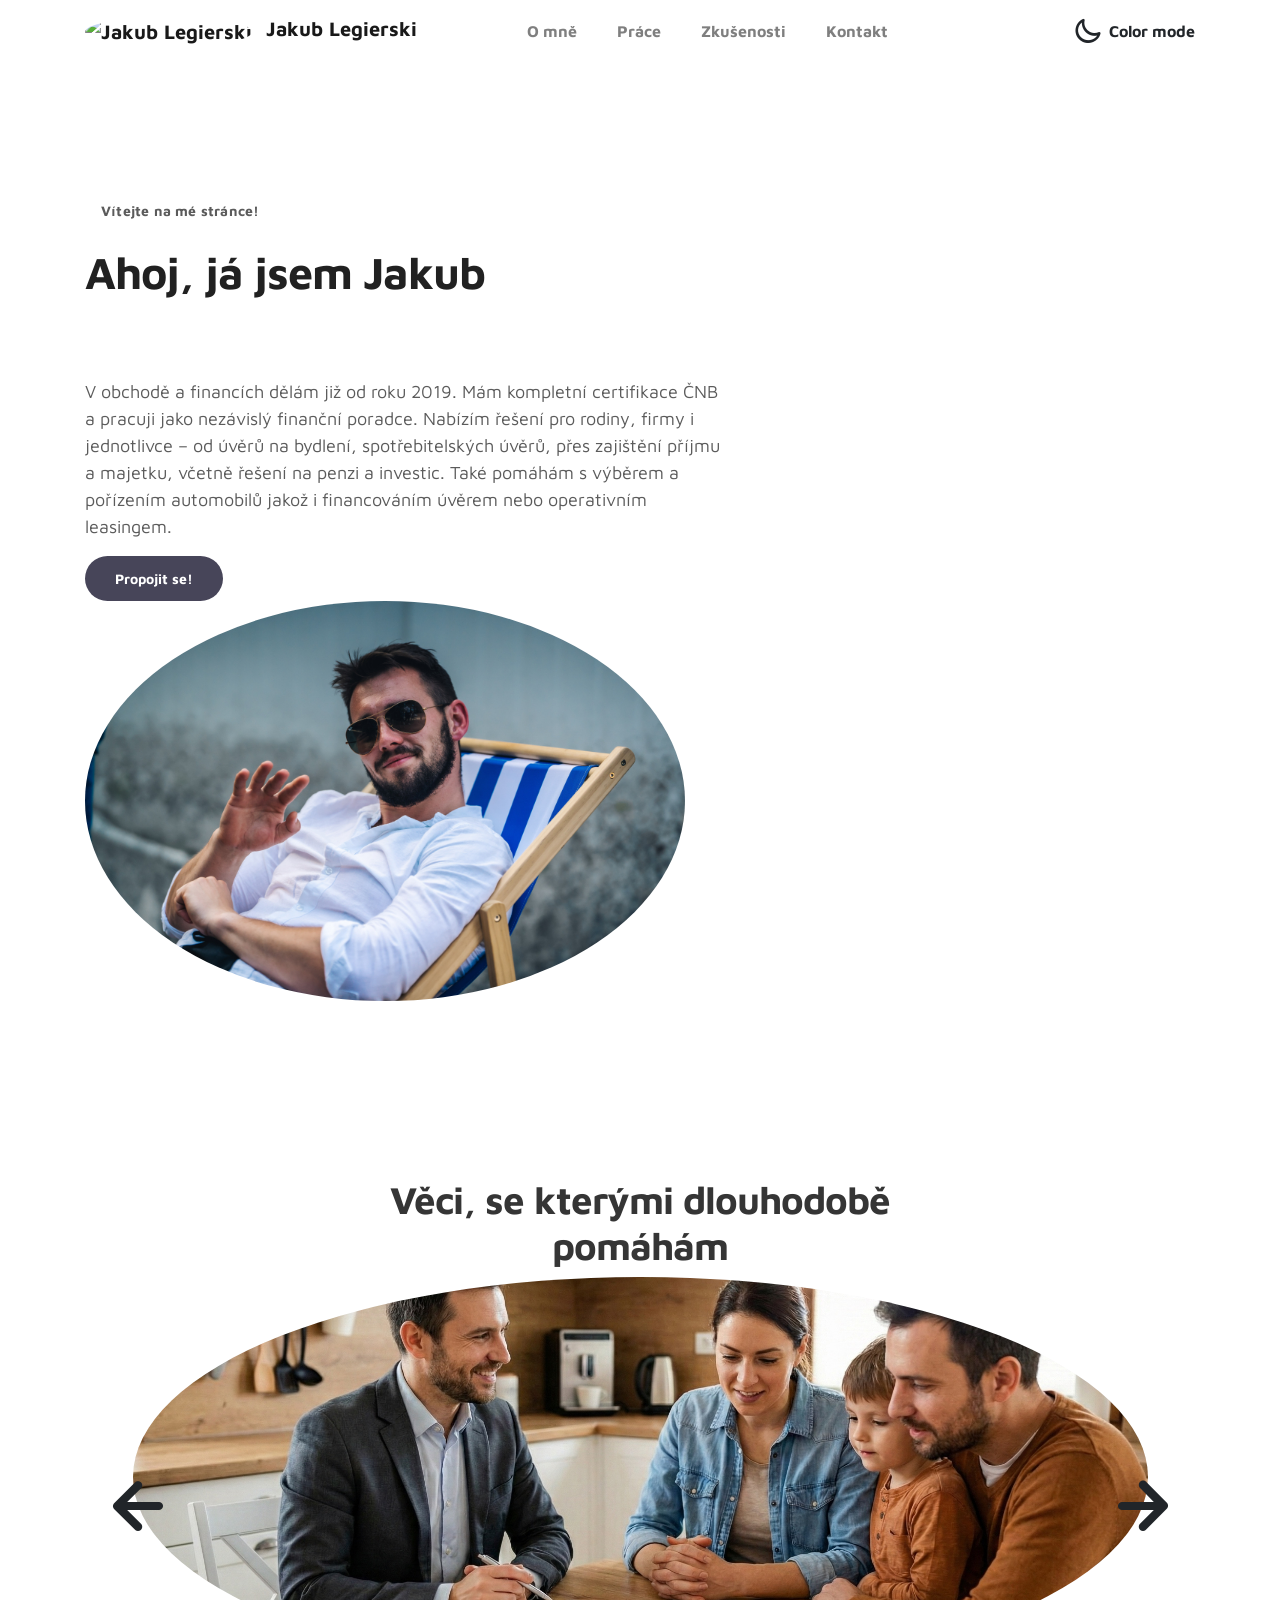
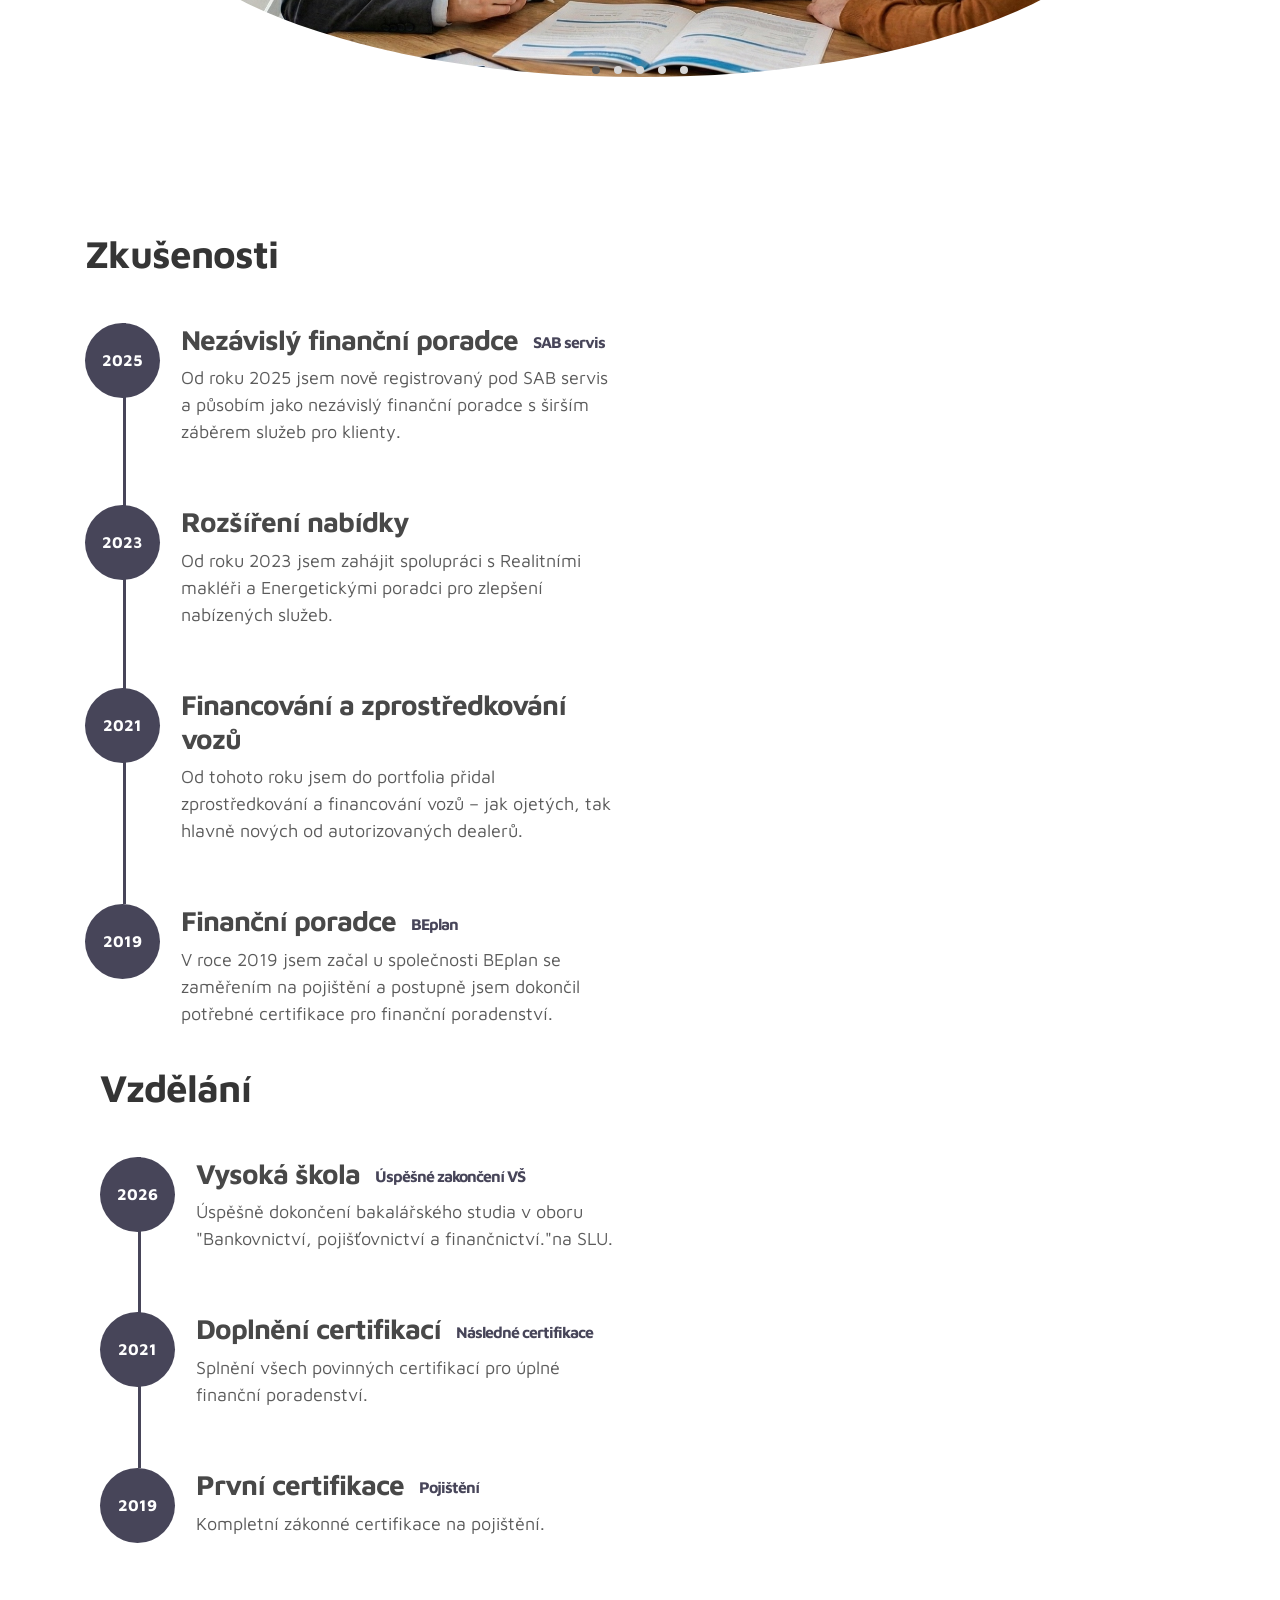
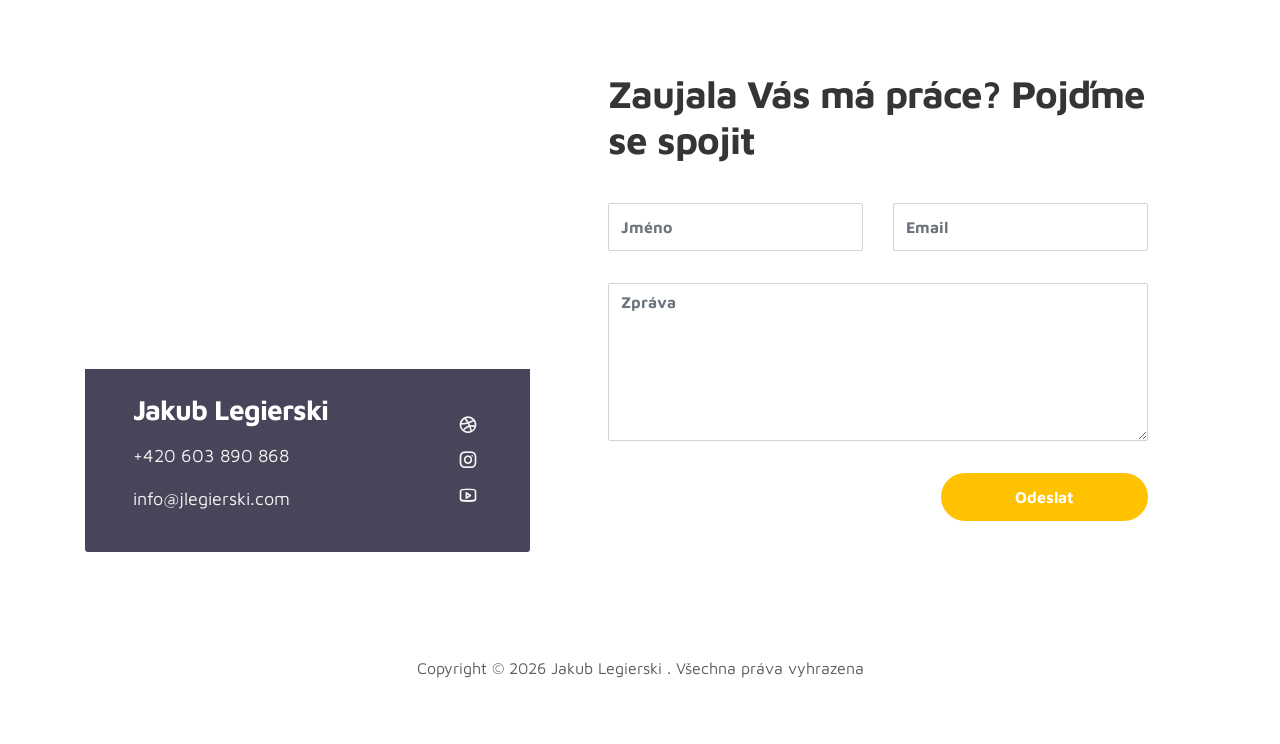
==== index.html @ ecff6531 "Fix HTML encoding issues in index.html" ====
<!doctype html>
<html lang="en">
  <head>
    <meta charset="utf-8">
    <meta name="viewport" content="width=device-width, initial-scale=1, shrink-to-fit=no">
    <meta name="description" content="">
    <meta name="author" content="">

    <title> Jakub Legierski - Finanční specialista</title>

    <link href="css/bootstrap.min.css" rel="stylesheet">
    <link href="css/unicons.css" rel="stylesheet">
    <link href="css/owl.carousel.min.css" rel="stylesheet">
    <link href="css/owl.theme.default.min.css" rel="stylesheet">

    <!-- MAIN STYLE -->
    <link rel="stylesheet" href="css/tooplate-style.css">
    
<!--

Tooplate 2115 Marvel

https://www.tooplate.com/view/2115-marvel

-->
  </head>
  <body>

    <!-- MENU -->
    <nav class="navbar navbar-expand-sm navbar-light">
        <div class="container">
            <a class="navbar-brand" href="index.html">
  		<img src="images/jakub-foto-malé.png" alt="Jakub Legierski" style="width:30px; height:30px; border-radius:50%; margin-right:8px;">
  Jakub Legierski
</a>

            <button class="navbar-toggler" type="button" data-toggle="collapse" data-target="#navbarNav" aria-controls="navbarNav" aria-expanded="false"
                aria-label="Toggle navigation">
                <span class="navbar-toggler-icon"></span>
                <span class="navbar-toggler-icon"></span>
                <span class="navbar-toggler-icon"></span>
            </button>

            <div class="collapse navbar-collapse" id="navbarNav">
                <ul class="navbar-nav mx-auto">
                    <li class="nav-item">
                        <a href="#about" class="nav-link"><span data-hover="About">O mně</span></a>
                    </li>
                    <li class="nav-item">
                        <a href="#project" class="nav-link"><span data-hover="Projects">Práce</span></a>
                    </li>
                    <li class="nav-item">
                        <a href="#resume" class="nav-link"><span data-hover="Resume">Zkušenosti</span></a>
                    </li>
                    <li class="nav-item">
                        <a href="#contact" class="nav-link"><span data-hover="Contact">Kontakt</span></a>
                    </li>
                </ul>

                <ul class="navbar-nav ml-lg-auto">
                    <div class="ml-lg-4">
                      <div class="color-mode d-lg-flex justify-content-center align-items-center">
                        <i class="color-mode-icon"></i>
                        Color mode
                      </div>
                    </div>
                </ul>
            </div>
        </div>
    </nav>

    <!-- ABOUT -->
    <section class="about full-screen d-lg-flex justify-content-center align-items-center" id="about">
        <div class="container">
            <div class="row">
                
                <div class="col-lg-7 col-md-12 col-12 d-flex align-items-center">
                    <div class="about-text">
                        <small class="small-text">Vítejte <span class="mobile-block">na mé stránce!</span></small>
                        <h1 class="animated animated-text">
                            <span class="mr-2">Ahoj, já jsem Jakub</span>
                                <div class="animated-info">
                                    <span class="animated-item">Finančí specialista</span>
                                    <span class="animated-item">Investiční poradce</span>
                                    <span class="animated-item">Automobilový nadšenec</span>
                                </div>
                        </h1>

                        <p>V obchodě a financích dělám již od roku 2019. Mám kompletní certifikace ČNB a pracuji jako nezávislý finanční poradce. Nabízím řešení pro rodiny, firmy i jednotlivce – od úvěrů na bydlení, spotřebitelských úvěrů, přes zajištění příjmu a majetku, včetně řešení na penzi a investic. Také pomáhám s výběrem a pořízením automobilů jakož i financováním úvěrem nebo operativním leasingem.</p>
                        
                      
                          <a href="#contact" class="btn custom-btn custom-btn-bg custom-btn-link">Propojit se!</a>
                        </div>
                    </div>
                </div>

                <div class="about-image">
  			<img src="images/jakup-foto.png" class="img-fluid rounded-circle" alt="Jakub Legierski" style="max-height:400px; object-fit:cover;">
			</div>
                </div>

            </div>
        </div>
    </section>

    <!-- PROJECTS -->
    <section class="project py-5" id="project">
        <div class="container">
                
                <div class="row">
                  <div class="col-lg-11 text-center mx-auto col-12">

                      <div class="col-lg-8 mx-auto">
                        <h2>Věci, se kterými dlouhodobě pomáhám</h2>
                      </div>

                      <div class="owl-carousel owl-theme">
                        <div class="item">
                          <div class="project-info">
                            <img src="images/project/revize.jpg" class="img-fluid rounded-circle" alt="project image" style="max-height:400px; object-fit:cover;">
                          </div>
                        </div>

                        <div class="item">
                          <div class="project-info">
                            <img src="images/project/hypo.jpg" class="img-fluid rounded-circle" alt="project image" style="max-height:400px; object-fit:cover;">
                          </div>
                        </div>

                        <div class="item">
                          <div class="project-info">
                            <img src="images/project/ivesti.jpg" class="img-fluid rounded-circle" alt="project image" style="max-height:400px; object-fit:cover;">
                          </div>
                        </div>

                        <div class="item">
                          <div class="project-info">
                            <img src="images/project/cars.jpg" class="img-fluid rounded-circle" alt="project image" style="max-height:400px; object-fit:cover;">
                          </div>
                        </div>

                        <div class="item">
                          <div class="project-info">
                            <img src="images/project/retire.jpg" class="img-fluid rounded-circle" alt="project image" style="max-height:400px; object-fit:cover;">
                          </div>
                        </div>
                      </div>

                  </div>
                </div>
        </div>
    </section>

    <!-- FEATURES -->
    <section class="resume py-5 d-lg-flex justify-content-center align-items-center" id="resume">
        <div class="container">
            <div class="row">

                <div class="col-lg-6 col-12">
                  <h2 class="mb-4">Zkušenosti</h2>

                  
                        <div class="timeline-wrapper">
                            <div class="timeline-yr">
                                <span>2025</span>
                            </div>
                            <div class="timeline-info">
                                <h3><span>Nezávislý finanční poradce</span><small>SAB servis</small></h3>
                                <p>Od roku 2025 jsem nově registrovaný pod SAB servis a působím jako nezávislý finanční poradce s širším záběrem služeb pro klienty.</p>
                            </div>
                        </div>

			<div class="timeline-wrapper">
                            <div class="timeline-yr">
                                <span>2023</span>
                            </div>
                            <div class="timeline-info">
                                <h3><span>Rozšíření nabídky</h3>
                                <p>Od roku 2023 jsem zahájit spolupráci s Realitními makléři a Energetickými poradci pro zlepšení nabízených služeb.</p>
                            </div>
                        </div>

                        <div class="timeline-wrapper">
                            <div class="timeline-yr">
                                <span>2021</span>
                            </div>
                            <div class="timeline-info">
                                <h3><span>Financování a zprostředkování vozů</h3>
                                <p>Od tohoto roku jsem do portfolia přidal zprostředkování a financování vozů – jak ojetých, tak hlavně nových od autorizovaných dealerů.</p>
                            </div>
                        </div>
                        
                        <div class="timeline-wrapper">
                            <div class="timeline-yr">
                                <span>2019</span>
                            </div>
                            <div class="timeline-info">
                                <h3><span>Finanční poradce<small>BEplan</small></h3>
                                <p>V roce 2019 jsem začal u společnosti BEplan se zaměřením na pojištění a postupně jsem dokončil potřebné certifikace pro finanční poradenství.</p>
                            </div>
                        </div>

                    </div>
                </div>

                <div class="col-lg-6 col-12">
                  <h2 class="mb-4 mobile-mt-2">Vzdělání</h2>

                    <div class="timeline">
                        <div class="timeline-wrapper">
                             <div class="timeline-yr">
                                  <span>2026</span>
                             </div>
                             <div class="timeline-info">
                                  <h3><span>Vysoká škola</span><small>Úspěšné zakončení VŠ</small></h3>
                                  <p>Úspěšně dokončení bakalářského studia v oboru "Bankovnictví, pojišťovnictví a finančnictví."na SLU.</p>
                             </div>
                        </div>

                        <div class="timeline-wrapper">
                            <div class="timeline-yr">
                                <span>2021</span>
                            </div>
                            <div class="timeline-info">
                                <h3><span>Doplnění certifikací</span><small>Následné certifikace</small></h3>
                                <p>Splnění všech povinných certifikací pro úplné finanční poradenství.</p>
                            </div>
                        </div>
                        
                        <div class="timeline-wrapper">
                            <div class="timeline-yr">
                                <span>2019</span>
                            </div>
                            <div class="timeline-info">
                                <h3><span>První certifikace</span><small>Pojištění</small></h3>
                                  <p>Kompletní zákonné certifikace na pojištění.</p>
                            </div>
                        </div>

                    </div>
                </div>
                
            </div>
        </div>
    </section>

    <!-- Kontakt -->
    <section class="contact py-5" id="contact">
      <div class="container">
        <div class="row">
          
          <div class="col-lg-5 mr-lg-5 col-12">
            <div class="google-map w-100">
              <iframe src="https://www.google.com/maps/embed?pb=!1m18!1m12!1m3!1d20687.023731318786!2d17.246863134765608!3d49.6000507!2m3!1f0!2f0!3f0!3m2!1i1024!2i768!4f13.1!3m3!1m2!1s0x47124e91b8889d05%3A0x5827b4182bea490c!2sSokolovsk%C3%A1%2080%2F4%2C%20779%2000%20Olomouc%209!5e0!3m2!1scs!2scz!4v1771185285131!5m2!1scs!2scz" width="400" height="300" style="border:0;" allowfullscreen="" loading="lazy" referrerpolicy="no-referrer-when-downgrade"></iframe>
            </div>

            <div class="contact-info d-flex justify-content-between align-items-center py-4 px-lg-5">
                <div class="contact-info-item">
                  <h3 class="mb-3 text-white">Jakub Legierski</h3>
                  <p><a href="tel:+420603890868">+420 603 890 868</a></p>
                  <p><a href="mailto:info@jlegierski.com">info@jlegierski.com</a></p>
                </div>

                <ul class="social-links">
                     <li><a href="https://www.linkedin.com/in/jakub-legierski-a5674a194" class="uil uil-dribbble" data-toggle="tooltip" data-placement="left" title="Linked-In"></a></li>
                     <li><a href="https://www.instagram.com/legi743/" class="uil uil-instagram" data-toggle="tooltip" data-placement="left" title="Instagram"></a></li>
                     <li><a href="http://www.youtube.com/@sab-servis" class="uil uil-youtube" data-toggle="tooltip" data-placement="left" title="Youtube"></a></li>
                </ul>
            </div>
          </div>

          <div class="col-lg-6 col-12">
            <div class="contact-form">
              <h2 class="mb-4">Zaujala Vás má práce? Pojďme se spojit</h2>

              <form action="https://formspree.io/f/xwvnberg" method="POST">
                <div class="row">
                  <div class="col-lg-6 col-12">
                    <input type="text" class="form-control" name="name" placeholder="Jméno" id="name">
                  </div>

                  <div class="col-lg-6 col-12">
                    <input type="email" class="form-control" name="email" placeholder="Email" id="email">
                  </div>

                  <div class="col-12">
                    <textarea name="message" rows="6" class="form-control" id="message" placeholder="Zpráva"></textarea>
                  </div>

                  <div class="ml-lg-auto col-lg-5 col-12">
                    <input type="submit" class="form-control submit-btn" value="Odeslat">
                  </div>
                </div>
              </form>
            </div>
          </div>

        </div>
      </div>
    </section>

    <!-- FOOTER -->
     <footer class="footer py-5">
          <div class="container">
               <div class="row">

                    <div class="col-lg-12 col-12">                                
                        <p class="copyright-text text-center">Copyright &copy; 2026 Jakub Legierski . Všechna práva vyhrazena</p>
                        
                    </div>
                    
               </div>
          </div>
     </footer>

    <script src="js/jquery-3.3.1.min.js"></script>
    <script src="js/popper.min.js"></script>
    <script src="js/bootstrap.min.js"></script>
    <script src="js/Headroom.js"></script>
    <script src="js/jQuery.headroom.js"></script>
    <script src="js/owl.carousel.min.js"></script>
    <script src="js/smoothscroll.js"></script>
    <script src="js/custom.js"></script>

  </body>

</html>
---- css/unicons.css ----
@font-face {
  font-family: 'unicons';
  src: url('../font/unicons.eot?42479262');
  src: url('../font/unicons.eot?42479262#iefix') format('embedded-opentype'),
       url('../font/unicons.woff2?42479262') format('woff2'),
       url('../font/unicons.woff?42479262') format('woff'),
       url('../font/unicons.ttf?42479262') format('truetype'),
       url('../font/unicons.svg?42479262#unicons') format('svg');
  font-weight: normal;
  font-style: normal;
}
/* Chrome hack: SVG is rendered more smooth in Windozze. 100% magic, uncomment if you need it. */
/* Note, that will break hinting! In other OS-es font will be not as sharp as it could be */
/*
@media screen and (-webkit-min-device-pixel-ratio:0) {
  @font-face {
    font-family: 'unicons';
    src: url('../font/unicons.svg?42479262#unicons') format('svg');
  }
}
*/
 
 [class^="uil-"]:before, [class*=" uil-"]:before {
  font-family: "unicons";
  font-style: normal;
  font-weight: normal;
  speak: none;
 
  display: inline-block;
  text-decoration: inherit;
  width: 1em;
  margin-right: .2em;
  text-align: center;
  /* opacity: .8; */
 
  /* For safety - reset parent styles, that can break glyph codes*/
  font-variant: normal;
  text-transform: none;
 
  /* fix buttons height, for twitter bootstrap */
  line-height: 1em;
 
  /* Animation center compensation - margins should be symmetric */
  /* remove if not needed */
  margin-left: .2em;
 
  /* you can be more comfortable with increased icons size */
  /* font-size: 120%; */
 
  /* Font smoothing. That was taken from TWBS */
  -webkit-font-smoothing: antialiased;
  -moz-osx-font-smoothing: grayscale;
 
  /* Uncomment for 3D effect */
  /* text-shadow: 1px 1px 1px rgba(127, 127, 127, 0.3); */
}
 
.uil-abacus:before { content: '\e800'; } /* '' */
.uil-accessible-icon-alt:before { content: '\e801'; } /* '' */
.uil-adjust-alt:before { content: '\e802'; } /* '' */
.uil-adjust-circle:before { content: '\e803'; } /* '' */
.uil-adjust-half:before { content: '\e804'; } /* '' */
.uil-adjust:before { content: '\e805'; } /* '' */
.uil-airplay:before { content: '\e806'; } /* '' */
.uil-align-alt:before { content: '\e807'; } /* '' */
.uil-align-center-alt:before { content: '\e808'; } /* '' */
.uil-align-center-h:before { content: '\e809'; } /* '' */
.uil-align-center-justify:before { content: '\e80a'; } /* '' */
.uil-align-center-v:before { content: '\e80b'; } /* '' */
.uil-align-center:before { content: '\e80c'; } /* '' */
.uil-align-justify:before { content: '\e80d'; } /* '' */
.uil-align-left-justify:before { content: '\e80e'; } /* '' */
.uil-align-left:before { content: '\e80f'; } /* '' */
.uil-align-letter-right:before { content: '\e810'; } /* '' */
.uil-align-right-justify:before { content: '\e811'; } /* '' */
.uil-align-right:before { content: '\e812'; } /* '' */
.uil-align:before { content: '\e813'; } /* '' */
.uil-ambulance:before { content: '\e814'; } /* '' */
.uil-analysis:before { content: '\e815'; } /* '' */
.uil-analytics:before { content: '\e816'; } /* '' */
.uil-anchor:before { content: '\e817'; } /* '' */
.uil-android-phone-slash:before { content: '\e818'; } /* '' */
.uil-angle-double-down:before { content: '\e819'; } /* '' */
.uil-angle-double-left:before { content: '\e81a'; } /* '' */
.uil-angle-double-right:before { content: '\e81b'; } /* '' */
.uil-angle-double-up:before { content: '\e81c'; } /* '' */
.uil-angle-down:before { content: '\e81d'; } /* '' */
.uil-angle-left:before { content: '\e81e'; } /* '' */
.uil-angle-right-b:before { content: '\e81f'; } /* '' */
.uil-angle-right:before { content: '\e820'; } /* '' */
.uil-angle-up:before { content: '\e821'; } /* '' */
.uil-annoyed-alt:before { content: '\e822'; } /* '' */
.uil-annoyed:before { content: '\e823'; } /* '' */
.uil-apps:before { content: '\e824'; } /* '' */
.uil-archive-alt:before { content: '\e825'; } /* '' */
.uil-archive:before { content: '\e826'; } /* '' */
.uil-arrow-break:before { content: '\e827'; } /* '' */
.uil-arrow-circle-down:before { content: '\e828'; } /* '' */
.uil-arrow-circle-left:before { content: '\e829'; } /* '' */
.uil-arrow-circle-right:before { content: '\e82a'; } /* '' */
.uil-arrow-circle-up:before { content: '\e82b'; } /* '' */
.uil-arrow-compress-h:before { content: '\e82c'; } /* '' */
.uil-arrow-down-left:before { content: '\e82d'; } /* '' */
.uil-arrow-down-right:before { content: '\e82e'; } /* '' */
.uil-arrow-down:before { content: '\e82f'; } /* '' */
.uil-arrow-from-right:before { content: '\e830'; } /* '' */
.uil-arrow-from-top:before { content: '\e831'; } /* '' */
.uil-arrow-growth:before { content: '\e832'; } /* '' */
.uil-arrow-left:before { content: '\e833'; } /* '' */
.uil-arrow-random:before { content: '\e834'; } /* '' */
.uil-arrow-resize-diagonal:before { content: '\e835'; } /* '' */
.uil-arrow-right:before { content: '\e836'; } /* '' */
.uil-arrow-to-bottom:before { content: '\e837'; } /* '' */
.uil-arrow-to-right:before { content: '\e838'; } /* '' */
.uil-arrow-up-left:before { content: '\e839'; } /* '' */
.uil-arrow-up-right:before { content: '\e83a'; } /* '' */
.uil-arrow-up:before { content: '\e83b'; } /* '' */
.uil-arrows-h-alt:before { content: '\e83c'; } /* '' */
.uil-arrows-h:before { content: '\e83d'; } /* '' */
.uil-arrows-left-down:before { content: '\e83e'; } /* '' */
.uil-arrows-maximize:before { content: '\e83f'; } /* '' */
.uil-arrows-merge:before { content: '\e840'; } /* '' */
.uil-arrows-resize-h:before { content: '\e841'; } /* '' */
.uil-arrows-resize-v:before { content: '\e842'; } /* '' */
.uil-arrows-resize:before { content: '\e843'; } /* '' */
.uil-arrows-right-down:before { content: '\e844'; } /* '' */
.uil-arrows-shrink-h:before { content: '\e845'; } /* '' */
.uil-arrows-shrink-v:before { content: '\e846'; } /* '' */
.uil-arrows-up-right:before { content: '\e847'; } /* '' */
.uil-arrows-v-alt:before { content: '\e848'; } /* '' */
.uil-arrows-v:before { content: '\e849'; } /* '' */
.uil-at:before { content: '\e84a'; } /* '' */
.uil-atm-card:before { content: '\e84b'; } /* '' */
.uil-atom:before { content: '\e84c'; } /* '' */
.uil-auto-flash:before { content: '\e84d'; } /* '' */
.uil-award-alt:before { content: '\e84e'; } /* '' */
.uil-award:before { content: '\e84f'; } /* '' */
.uil-baby-carriage:before { content: '\e850'; } /* '' */
.uil-backpack:before { content: '\e851'; } /* '' */
.uil-backspace:before { content: '\e852'; } /* '' */
.uil-backward:before { content: '\e853'; } /* '' */
.uil-bag-alt:before { content: '\e854'; } /* '' */
.uil-bag-slash:before { content: '\e855'; } /* '' */
.uil-bag:before { content: '\e856'; } /* '' */
.uil-ball:before { content: '\e857'; } /* '' */
.uil-ban:before { content: '\e858'; } /* '' */
.uil-bars:before { content: '\e859'; } /* '' */
.uil-basketball-hoop:before { content: '\e85a'; } /* '' */
.uil-basketball:before { content: '\e85b'; } /* '' */
.uil-battery-bolt:before { content: '\e85c'; } /* '' */
.uil-battery-empty:before { content: '\e85d'; } /* '' */
.uil-bed-double:before { content: '\e85e'; } /* '' */
.uil-bed:before { content: '\e85f'; } /* '' */
.uil-bell-school:before { content: '\e860'; } /* '' */
.uil-bell-slash:before { content: '\e861'; } /* '' */
.uil-bill:before { content: '\e862'; } /* '' */
.uil-bitcoin-circle:before { content: '\e863'; } /* '' */
.uil-bitcoin:before { content: '\e864'; } /* '' */
.uil-bluetooth-b:before { content: '\e865'; } /* '' */
.uil-bolt-alt:before { content: '\e866'; } /* '' */
.uil-bolt-slash:before { content: '\e867'; } /* '' */
.uil-bolt:before { content: '\e868'; } /* '' */
.uil-book-alt:before { content: '\e869'; } /* '' */
.uil-book-medical:before { content: '\e86a'; } /* '' */
.uil-book-open:before { content: '\e86b'; } /* '' */
.uil-book-reader:before { content: '\e86c'; } /* '' */
.uil-book:before { content: '\e86d'; } /* '' */
.uil-bookmark-full:before { content: '\e86e'; } /* '' */
.uil-bookmark:before { content: '\e86f'; } /* '' */
.uil-books:before { content: '\e870'; } /* '' */
.uil-boombox:before { content: '\e871'; } /* '' */
.uil-border-alt:before { content: '\e872'; } /* '' */
.uil-border-bottom:before { content: '\e873'; } /* '' */
.uil-border-clear:before { content: '\e874'; } /* '' */
.uil-border-horizontal:before { content: '\e875'; } /* '' */
.uil-border-inner:before { content: '\e876'; } /* '' */
.uil-border-left:before { content: '\e877'; } /* '' */
.uil-border-out:before { content: '\e878'; } /* '' */
.uil-border-right:before { content: '\e879'; } /* '' */
.uil-border-top:before { content: '\e87a'; } /* '' */
.uil-border-vertical:before { content: '\e87b'; } /* '' */
.uil-box:before { content: '\e87c'; } /* '' */
.uil-briefcase-alt:before { content: '\e87d'; } /* '' */
.uil-briefcase:before { content: '\e87e'; } /* '' */
.uil-bright:before { content: '\e87f'; } /* '' */
.uil-brightness-empty:before { content: '\e880'; } /* '' */
.uil-brightness-half:before { content: '\e881'; } /* '' */
.uil-brightness-low:before { content: '\e882'; } /* '' */
.uil-brightness-minus:before { content: '\e883'; } /* '' */
.uil-brightness-plus:before { content: '\e884'; } /* '' */
.uil-brightness:before { content: '\e885'; } /* '' */
.uil-bring-bottom:before { content: '\e886'; } /* '' */
.uil-bring-front:before { content: '\e887'; } /* '' */
.uil-brush-alt:before { content: '\e888'; } /* '' */
.uil-bug:before { content: '\e889'; } /* '' */
.uil-building:before { content: '\e88a'; } /* '' */
.uil-bullseye:before { content: '\e88b'; } /* '' */
.uil-bus-alt:before { content: '\e88c'; } /* '' */
.uil-bus-school:before { content: '\e88d'; } /* '' */
.uil-bus:before { content: '\e88e'; } /* '' */
.uil-calcualtor:before { content: '\e88f'; } /* '' */
.uil-calculator-alt:before { content: '\e890'; } /* '' */
.uil-calendar-alt:before { content: '\e891'; } /* '' */
.uil-calendar-slash:before { content: '\e892'; } /* '' */
.uil-calender:before { content: '\e893'; } /* '' */
.uil-calling:before { content: '\e894'; } /* '' */
.uil-camera-plus:before { content: '\e895'; } /* '' */
.uil-camera-slash:before { content: '\e896'; } /* '' */
.uil-camera:before { content: '\e897'; } /* '' */
.uil-cancel:before { content: '\e898'; } /* '' */
.uil-capsule:before { content: '\e899'; } /* '' */
.uil-capture:before { content: '\e89a'; } /* '' */
.uil-car-sideview:before { content: '\e89b'; } /* '' */
.uil-car-slash:before { content: '\e89c'; } /* '' */
.uil-car-wash:before { content: '\e89d'; } /* '' */
.uil-car:before { content: '\e89e'; } /* '' */
.uil-card-atm:before { content: '\e89f'; } /* '' */
.uil-caret-right:before { content: '\e8a0'; } /* '' */
.uil-cart:before { content: '\e8a1'; } /* '' */
.uil-cell:before { content: '\e8a2'; } /* '' */
.uil-celsius:before { content: '\e8a3'; } /* '' */
.uil-chart-bar-alt:before { content: '\e8a4'; } /* '' */
.uil-chart-bar:before { content: '\e8a5'; } /* '' */
.uil-chart-down:before { content: '\e8a6'; } /* '' */
.uil-chart-growth-alt:before { content: '\e8a7'; } /* '' */
.uil-chart-growth:before { content: '\e8a8'; } /* '' */
.uil-chart-line:before { content: '\e8a9'; } /* '' */
.uil-chart-pie-alt:before { content: '\e8aa'; } /* '' */
.uil-chart-pie:before { content: '\e8ab'; } /* '' */
.uil-chart:before { content: '\e8ac'; } /* '' */
.uil-chat-bubble-user:before { content: '\e8ad'; } /* '' */
.uil-chat-info:before { content: '\e8ae'; } /* '' */
.uil-chat:before { content: '\e8af'; } /* '' */
.uil-check-circle:before { content: '\e8b0'; } /* '' */
.uil-check-square:before { content: '\e8b1'; } /* '' */
.uil-check:before { content: '\e8b2'; } /* '' */
.uil-circle-layer:before { content: '\e8b3'; } /* '' */
.uil-circle:before { content: '\e8b4'; } /* '' */
.uil-circuit:before { content: '\e8b5'; } /* '' */
.uil-clapper-board:before { content: '\e8b6'; } /* '' */
.uil-clipboard-alt:before { content: '\e8b7'; } /* '' */
.uil-clipboard-blank:before { content: '\e8b8'; } /* '' */
.uil-clipboard-notes:before { content: '\e8b9'; } /* '' */
.uil-clipboard:before { content: '\e8ba'; } /* '' */
.uil-clock-eight:before { content: '\e8bb'; } /* '' */
.uil-clock-five:before { content: '\e8bc'; } /* '' */
.uil-clock-nine:before { content: '\e8bd'; } /* '' */
.uil-clock-seven:before { content: '\e8be'; } /* '' */
.uil-clock-ten:before { content: '\e8bf'; } /* '' */
.uil-clock-three:before { content: '\e8c0'; } /* '' */
.uil-clock-two:before { content: '\e8c1'; } /* '' */
.uil-clock:before { content: '\e8c2'; } /* '' */
.uil-closed-captioning:before { content: '\e8c3'; } /* '' */
.uil-cloud-block:before { content: '\e8c4'; } /* '' */
.uil-cloud-bookmark:before { content: '\e8c5'; } /* '' */
.uil-cloud-check:before { content: '\e8c6'; } /* '' */
.uil-cloud-computing:before { content: '\e8c7'; } /* '' */
.uil-cloud-data-connection:before { content: '\e8c8'; } /* '' */
.uil-cloud-database-tree:before { content: '\e8c9'; } /* '' */
.uil-cloud-download:before { content: '\e8ca'; } /* '' */
.uil-cloud-drizzle:before { content: '\e8cb'; } /* '' */
.uil-cloud-exclamation:before { content: '\e8cc'; } /* '' */
.uil-cloud-hail:before { content: '\e8cd'; } /* '' */
.uil-cloud-heart:before { content: '\e8ce'; } /* '' */
.uil-cloud-info:before { content: '\e8cf'; } /* '' */
.uil-cloud-lock:before { content: '\e8d0'; } /* '' */
.uil-cloud-meatball:before { content: '\e8d1'; } /* '' */
.uil-cloud-moon-hail:before { content: '\e8d2'; } /* '' */
.uil-cloud-moon-meatball:before { content: '\e8d3'; } /* '' */
.uil-cloud-moon-rain:before { content: '\e8d4'; } /* '' */
.uil-cloud-moon-showers:before { content: '\e8d5'; } /* '' */
.uil-cloud-moon:before { content: '\e8d6'; } /* '' */
.uil-cloud-question:before { content: '\e8d7'; } /* '' */
.uil-cloud-rain-sun:before { content: '\e8d8'; } /* '' */
.uil-cloud-rain:before { content: '\e8d9'; } /* '' */
.uil-cloud-redo:before { content: '\e8da'; } /* '' */
.uil-cloud-set:before { content: '\e8db'; } /* '' */
.uil-cloud-share:before { content: '\e8dc'; } /* '' */
.uil-cloud-shield:before { content: '\e8dd'; } /* '' */
.uil-cloud-showers-alt:before { content: '\e8de'; } /* '' */
.uil-cloud-showers-heavy:before { content: '\e8df'; } /* '' */
.uil-cloud-showers:before { content: '\e8e0'; } /* '' */
.uil-cloud-slash:before { content: '\e8e1'; } /* '' */
.uil-cloud-sun-hail:before { content: '\e8e2'; } /* '' */
.uil-cloud-sun-meatball:before { content: '\e8e3'; } /* '' */
.uil-cloud-sun-rain-alt:before { content: '\e8e4'; } /* '' */
.uil-cloud-sun-rain:before { content: '\e8e5'; } /* '' */
.uil-cloud-sun-tear:before { content: '\e8e6'; } /* '' */
.uil-cloud-sun:before { content: '\e8e7'; } /* '' */
.uil-cloud-times:before { content: '\e8e8'; } /* '' */
.uil-cloud-unlock:before { content: '\e8e9'; } /* '' */
.uil-cloud-upload:before { content: '\e8ea'; } /* '' */
.uil-cloud-wifi:before { content: '\e8eb'; } /* '' */
.uil-cloud-wind:before { content: '\e8ec'; } /* '' */
.uil-cloud:before { content: '\e8ed'; } /* '' */
.uil-clouds:before { content: '\e8ee'; } /* '' */
.uil-club:before { content: '\e8ef'; } /* '' */
.uil-code:before { content: '\e8f0'; } /* '' */
.uil-coffee:before { content: '\e8f1'; } /* '' */
.uil-cog:before { content: '\e8f2'; } /* '' */
.uil-coins:before { content: '\e8f3'; } /* '' */
.uil-columns:before { content: '\e8f4'; } /* '' */
.uil-comment-alt-block:before { content: '\e8f5'; } /* '' */
.uil-comment-alt-chart-lines:before { content: '\e8f6'; } /* '' */
.uil-comment-alt-check:before { content: '\e8f7'; } /* '' */
.uil-comment-alt-dots:before { content: '\e8f8'; } /* '' */
.uil-comment-alt-download:before { content: '\e8f9'; } /* '' */
.uil-comment-alt-edit:before { content: '\e8fa'; } /* '' */
.uil-comment-alt-exclamation:before { content: '\e8fb'; } /* '' */
.uil-comment-alt-heart:before { content: '\e8fc'; } /* '' */
.uil-comment-alt-image:before { content: '\e8fd'; } /* '' */
.uil-comment-alt-info:before { content: '\e8fe'; } /* '' */
.uil-comment-alt-lines:before { content: '\e8ff'; } /* '' */
.uil-comment-alt-lock:before { content: '\e900'; } /* '' */
.uil-comment-alt-medical:before { content: '\e901'; } /* '' */
.uil-comment-alt-message:before { content: '\e902'; } /* '' */
.uil-comment-alt-notes:before { content: '\e903'; } /* '' */
.uil-comment-alt-plus:before { content: '\e904'; } /* '' */
.uil-comment-alt-question:before { content: '\e905'; } /* '' */
.uil-comment-alt-redo:before { content: '\e906'; } /* '' */
.uil-comment-alt-search:before { content: '\e907'; } /* '' */
.uil-comment-alt-share:before { content: '\e908'; } /* '' */
.uil-comment-alt-shield:before { content: '\e909'; } /* '' */
.uil-comment-alt-upload:before { content: '\e90a'; } /* '' */
.uil-comment-alt-verify:before { content: '\e90b'; } /* '' */
.uil-comment-alt:before { content: '\e90c'; } /* '' */
.uil-comment-block:before { content: '\e90d'; } /* '' */
.uil-comment-chart-line:before { content: '\e90e'; } /* '' */
.uil-comment-check:before { content: '\e90f'; } /* '' */
.uil-comment-dots:before { content: '\e910'; } /* '' */
.uil-comment-download:before { content: '\e911'; } /* '' */
.uil-comment-edit:before { content: '\e912'; } /* '' */
.uil-comment-exclamation:before { content: '\e913'; } /* '' */
.uil-comment-heart:before { content: '\e914'; } /* '' */
.uil-comment-image:before { content: '\e915'; } /* '' */
.uil-comment-info-alt:before { content: '\e916'; } /* '' */
.uil-comment-info:before { content: '\e917'; } /* '' */
.uil-comment-lines:before { content: '\e918'; } /* '' */
.uil-comment-lock:before { content: '\e919'; } /* '' */
.uil-comment-medical:before { content: '\e91a'; } /* '' */
.uil-comment-message:before { content: '\e91b'; } /* '' */
.uil-comment-notes:before { content: '\e91c'; } /* '' */
.uil-comment-plus:before { content: '\e91d'; } /* '' */
.uil-comment-question:before { content: '\e91e'; } /* '' */
.uil-comment-redo:before { content: '\e91f'; } /* '' */
.uil-comment-search:before { content: '\e920'; } /* '' */
.uil-comment-share:before { content: '\e921'; } /* '' */
.uil-comment-shield:before { content: '\e922'; } /* '' */
.uil-comment-slash:before { content: '\e923'; } /* '' */
.uil-comment-upload:before { content: '\e924'; } /* '' */
.uil-comment-verify:before { content: '\e925'; } /* '' */
.uil-comment:before { content: '\e926'; } /* '' */
.uil-comments-alt:before { content: '\e927'; } /* '' */
.uil-comments:before { content: '\e928'; } /* '' */
.uil-commnet-alt-slash:before { content: '\e929'; } /* '' */
.uil-compact-disc:before { content: '\e92a'; } /* '' */
.uil-compass:before { content: '\e92b'; } /* '' */
.uil-compress-alt-left:before { content: '\e92c'; } /* '' */
.uil-compress-alt:before { content: '\e92d'; } /* '' */
.uil-compress-arrows:before { content: '\e92e'; } /* '' */
.uil-compress-lines:before { content: '\e92f'; } /* '' */
.uil-compress-point:before { content: '\e930'; } /* '' */
.uil-compress-v:before { content: '\e931'; } /* '' */
.uil-compress:before { content: '\e932'; } /* '' */
.uil-computer-mouse:before { content: '\e933'; } /* '' */
.uil-confused:before { content: '\e934'; } /* '' */
.uil-constructor:before { content: '\e935'; } /* '' */
.uil-copy-alt:before { content: '\e936'; } /* '' */
.uil-copy-landscape:before { content: '\e937'; } /* '' */
.uil-copy:before { content: '\e938'; } /* '' */
.uil-copyright:before { content: '\e939'; } /* '' */
.uil-corner-down-left:before { content: '\e93a'; } /* '' */
.uil-corner-down-right-alt:before { content: '\e93b'; } /* '' */
.uil-corner-down-right:before { content: '\e93c'; } /* '' */
.uil-corner-left-down:before { content: '\e93d'; } /* '' */
.uil-corner-right-down:before { content: '\e93e'; } /* '' */
.uil-corner-up-left-alt:before { content: '\e93f'; } /* '' */
.uil-corner-up-left:before { content: '\e940'; } /* '' */
.uil-corner-up-right-alt:before { content: '\e941'; } /* '' */
.uil-corner-up-right:before { content: '\e942'; } /* '' */
.uil-creative-commons-pd-alt:before { content: '\e943'; } /* '' */
.uil-creative-commons-pd:before { content: '\e944'; } /* '' */
.uil-crockery:before { content: '\e945'; } /* '' */
.uil-crop-alt-rotate-left:before { content: '\e946'; } /* '' */
.uil-crop-alt-rotate-right:before { content: '\e947'; } /* '' */
.uil-crop-alt:before { content: '\e948'; } /* '' */
.uil-crosshair-alt:before { content: '\e949'; } /* '' */
.uil-crosshair:before { content: '\e94a'; } /* '' */
.uil-crosshairs:before { content: '\e94b'; } /* '' */
.uil-cube:before { content: '\e94c'; } /* '' */
.uil-data-sharing:before { content: '\e94d'; } /* '' */
.uil-database-alt:before { content: '\e94e'; } /* '' */
.uil-database:before { content: '\e94f'; } /* '' */
.uil-desert:before { content: '\e950'; } /* '' */
.uil-desktop-alt-slash:before { content: '\e951'; } /* '' */
.uil-desktop-alt:before { content: '\e952'; } /* '' */
.uil-desktop-cloud-alt:before { content: '\e953'; } /* '' */
.uil-desktop-slash:before { content: '\e954'; } /* '' */
.uil-desktop:before { content: '\e955'; } /* '' */
.uil-dialpad-alt:before { content: '\e956'; } /* '' */
.uil-dialpad:before { content: '\e957'; } /* '' */
.uil-diamond:before { content: '\e958'; } /* '' */
.uil-diary-alt:before { content: '\e959'; } /* '' */
.uil-diary:before { content: '\e95a'; } /* '' */
.uil-dice-five:before { content: '\e95b'; } /* '' */
.uil-dice-four:before { content: '\e95c'; } /* '' */
.uil-dice-one:before { content: '\e95d'; } /* '' */
.uil-dice-six:before { content: '\e95e'; } /* '' */
.uil-dice-three:before { content: '\e95f'; } /* '' */
.uil-dice-two:before { content: '\e960'; } /* '' */
.uil-direction:before { content: '\e961'; } /* '' */
.uil-directions:before { content: '\e962'; } /* '' */
.uil-dizzy-meh:before { content: '\e963'; } /* '' */
.uil-dna:before { content: '\e964'; } /* '' */
.uil-document-layout-center:before { content: '\e965'; } /* '' */
.uil-document-layout-left:before { content: '\e966'; } /* '' */
.uil-document-layout-right:before { content: '\e967'; } /* '' */
.uil-document:before { content: '\e968'; } /* '' */
.uil-dollar-alt:before { content: '\e969'; } /* '' */
.uil-dollar-sign-alt:before { content: '\e96a'; } /* '' */
.uil-dollar-sign:before { content: '\e96b'; } /* '' */
.uil-down-arrow:before { content: '\e96c'; } /* '' */
.uil-download-alt:before { content: '\e96d'; } /* '' */
.uil-dribbble:before { content: '\e96e'; } /* '' */
.uil-drill:before { content: '\e96f'; } /* '' */
.uil-dropbox:before { content: '\e970'; } /* '' */
.uil-dumbbell:before { content: '\e971'; } /* '' */
.uil-edit-alt:before { content: '\e972'; } /* '' */
.uil-edit:before { content: '\e973'; } /* '' */
.uil-ellipsis-h:before { content: '\e974'; } /* '' */
.uil-ellipsis-v:before { content: '\e975'; } /* '' */
.uil-emoji:before { content: '\e976'; } /* '' */
.uil-enter:before { content: '\e977'; } /* '' */
.uil-entry:before { content: '\e978'; } /* '' */
.uil-envelope-add:before { content: '\e979'; } /* '' */
.uil-envelope-alt:before { content: '\e97a'; } /* '' */
.uil-envelope-block:before { content: '\e97b'; } /* '' */
.uil-envelope-bookmark:before { content: '\e97c'; } /* '' */
.uil-envelope-check:before { content: '\e97d'; } /* '' */
.uil-envelope-download-alt:before { content: '\e97e'; } /* '' */
.uil-envelope-download:before { content: '\e97f'; } /* '' */
.uil-envelope-edit:before { content: '\e980'; } /* '' */
.uil-envelope-exclamation:before { content: '\e981'; } /* '' */
.uil-envelope-heart:before { content: '\e982'; } /* '' */
.uil-envelope-info:before { content: '\e983'; } /* '' */
.uil-envelope-lock:before { content: '\e984'; } /* '' */
.uil-envelope-minus:before { content: '\e985'; } /* '' */
.uil-envelope-open:before { content: '\e986'; } /* '' */
.uil-envelope-question:before { content: '\e987'; } /* '' */
.uil-envelope-receive:before { content: '\e988'; } /* '' */
.uil-envelope-redo:before { content: '\e989'; } /* '' */
.uil-envelope-search:before { content: '\e98a'; } /* '' */
.uil-envelope-send:before { content: '\e98b'; } /* '' */
.uil-envelope-share:before { content: '\e98c'; } /* '' */
.uil-envelope-shield:before { content: '\e98d'; } /* '' */
.uil-envelope-star:before { content: '\e98e'; } /* '' */
.uil-envelope-times:before { content: '\e98f'; } /* '' */
.uil-envelope-upload-alt:before { content: '\e990'; } /* '' */
.uil-envelope-upload:before { content: '\e991'; } /* '' */
.uil-envelope:before { content: '\e992'; } /* '' */
.uil-envelopes:before { content: '\e993'; } /* '' */
.uil-equal-circle:before { content: '\e994'; } /* '' */
.uil-euro-circle:before { content: '\e995'; } /* '' */
.uil-euro:before { content: '\e996'; } /* '' */
.uil-exchange-alt:before { content: '\e997'; } /* '' */
.uil-exchange:before { content: '\e998'; } /* '' */
.uil-exclamation-circle:before { content: '\e999'; } /* '' */
.uil-exclamation-octagon:before { content: '\e99a'; } /* '' */
.uil-exclamation-triangle:before { content: '\e99b'; } /* '' */
.uil-exclude:before { content: '\e99c'; } /* '' */
.uil-exit:before { content: '\e99d'; } /* '' */
.uil-expand-alt:before { content: '\e99e'; } /* '' */
.uil-expand-arrows-alt:before { content: '\e99f'; } /* '' */
.uil-expand-arrows:before { content: '\e9a0'; } /* '' */
.uil-expand-from-corner:before { content: '\e9a1'; } /* '' */
.uil-expand-left:before { content: '\e9a2'; } /* '' */
.uil-export:before { content: '\e9a3'; } /* '' */
.uil-exposure-alt:before { content: '\e9a4'; } /* '' */
.uil-exposure-increase:before { content: '\e9a5'; } /* '' */
.uil-external-link-alt:before { content: '\e9a6'; } /* '' */
.uil-eye-slash:before { content: '\e9a7'; } /* '' */
.uil-eye:before { content: '\e9a8'; } /* '' */
.uil-facebook:before { content: '\e9a9'; } /* '' */
.uil-fahrenheit:before { content: '\e9aa'; } /* '' */
.uil-fast-mail-alt:before { content: '\e9ab'; } /* '' */
.uil-fast-mail:before { content: '\e9ac'; } /* '' */
.uil-favorite:before { content: '\e9ad'; } /* '' */
.uil-feedback:before { content: '\e9ae'; } /* '' */
.uil-file-alt:before { content: '\e9af'; } /* '' */
.uil-file-blank:before { content: '\e9b0'; } /* '' */
.uil-file-block-alt:before { content: '\e9b1'; } /* '' */
.uil-file-bookmark-alt:before { content: '\e9b2'; } /* '' */
.uil-file-check-alt:before { content: '\e9b3'; } /* '' */
.uil-file-check:before { content: '\e9b4'; } /* '' */
.uil-file-contract-dollar:before { content: '\e9b5'; } /* '' */
.uil-file-copy-alt:before { content: '\e9b6'; } /* '' */
.uil-file-download-alt:before { content: '\e9b7'; } /* '' */
.uil-file-download:before { content: '\e9b8'; } /* '' */
.uil-file-edit-alt:before { content: '\e9b9'; } /* '' */
.uil-file-exclamation-alt:before { content: '\e9ba'; } /* '' */
.uil-file-exclamation:before { content: '\e9bb'; } /* '' */
.uil-file-heart:before { content: '\e9bc'; } /* '' */
.uil-file-info-alt:before { content: '\e9bd'; } /* '' */
.uil-file-landscape-alt:before { content: '\e9be'; } /* '' */
.uil-file-landscape:before { content: '\e9bf'; } /* '' */
.uil-file-lanscape-slash:before { content: '\e9c0'; } /* '' */
.uil-file-lock-alt:before { content: '\e9c1'; } /* '' */
.uil-file-medical-alt:before { content: '\e9c2'; } /* '' */
.uil-file-medical:before { content: '\e9c3'; } /* '' */
.uil-file-minus-alt:before { content: '\e9c4'; } /* '' */
.uil-file-minus:before { content: '\e9c5'; } /* '' */
.uil-file-network:before { content: '\e9c6'; } /* '' */
.uil-file-plus-alt:before { content: '\e9c7'; } /* '' */
.uil-file-plus:before { content: '\e9c8'; } /* '' */
.uil-file-question-alt:before { content: '\e9c9'; } /* '' */
.uil-file-question:before { content: '\e9ca'; } /* '' */
.uil-file-redo-alt:before { content: '\e9cb'; } /* '' */
.uil-file-search-alt:before { content: '\e9cc'; } /* '' */
.uil-file-share-alt:before { content: '\e9cd'; } /* '' */
.uil-file-shield-alt:before { content: '\e9ce'; } /* '' */
.uil-file-slash:before { content: '\e9cf'; } /* '' */
.uil-file-times-alt:before { content: '\e9d0'; } /* '' */
.uil-file-times:before { content: '\e9d1'; } /* '' */
.uil-file-upload-alt:before { content: '\e9d2'; } /* '' */
.uil-file-upload:before { content: '\e9d3'; } /* '' */
.uil-file:before { content: '\e9d4'; } /* '' */
.uil-files-landscapes-alt:before { content: '\e9d5'; } /* '' */
.uil-files-landscapes:before { content: '\e9d6'; } /* '' */
.uil-film:before { content: '\e9d7'; } /* '' */
.uil-filter-slash:before { content: '\e9d8'; } /* '' */
.uil-filter:before { content: '\e9d9'; } /* '' */
.uil-flask-potion:before { content: '\e9da'; } /* '' */
.uil-flask:before { content: '\e9db'; } /* '' */
.uil-flip-h-alt:before { content: '\e9dc'; } /* '' */
.uil-flip-h:before { content: '\e9dd'; } /* '' */
.uil-flip-v-alt:before { content: '\e9de'; } /* '' */
.uil-flip-v:before { content: '\e9df'; } /* '' */
.uil-flower:before { content: '\e9e0'; } /* '' */
.uil-focus-add:before { content: '\e9e1'; } /* '' */
.uil-focus-target:before { content: '\e9e2'; } /* '' */
.uil-focus:before { content: '\e9e3'; } /* '' */
.uil-folder-check:before { content: '\e9e4'; } /* '' */
.uil-folder-download:before { content: '\e9e5'; } /* '' */
.uil-folder-exclamation:before { content: '\e9e6'; } /* '' */
.uil-folder-heart:before { content: '\e9e7'; } /* '' */
.uil-folder-info:before { content: '\e9e8'; } /* '' */
.uil-folder-lock:before { content: '\e9e9'; } /* '' */
.uil-folder-medical:before { content: '\e9ea'; } /* '' */
.uil-folder-minus:before { content: '\e9eb'; } /* '' */
.uil-folder-network:before { content: '\e9ec'; } /* '' */
.uil-folder-plus:before { content: '\e9ed'; } /* '' */
.uil-folder-question:before { content: '\e9ee'; } /* '' */
.uil-folder-slash:before { content: '\e9ef'; } /* '' */
.uil-folder-times:before { content: '\e9f0'; } /* '' */
.uil-folder-upload:before { content: '\e9f1'; } /* '' */
.uil-folder:before { content: '\e9f2'; } /* '' */
.uil-food:before { content: '\e9f3'; } /* '' */
.uil-football-american:before { content: '\e9f4'; } /* '' */
.uil-football-ball:before { content: '\e9f5'; } /* '' */
.uil-football:before { content: '\e9f6'; } /* '' */
.uil-forecastcloud-moon-tear:before { content: '\e9f7'; } /* '' */
.uil-forwaded-call:before { content: '\e9f8'; } /* '' */
.uil-forward:before { content: '\e9f9'; } /* '' */
.uil-frown:before { content: '\e9fa'; } /* '' */
.uil-game-structure:before { content: '\e9fb'; } /* '' */
.uil-game:before { content: '\e9fc'; } /* '' */
.uil-gift:before { content: '\e9fd'; } /* '' */
.uil-glass-martini-alt-slash:before { content: '\e9fe'; } /* '' */
.uil-glass-martini-alt:before { content: '\e9ff'; } /* '' */
.uil-glass-martini:before { content: '\ea00'; } /* '' */
.uil-glass-tea:before { content: '\ea01'; } /* '' */
.uil-glass:before { content: '\ea02'; } /* '' */
.uil-globe:before { content: '\ea03'; } /* '' */
.uil-gold:before { content: '\ea04'; } /* '' */
.uil-google-drive:before { content: '\ea05'; } /* '' */
.uil-graduation-hat:before { content: '\ea06'; } /* '' */
.uil-graph-bar:before { content: '\ea07'; } /* '' */
.uil-grid:before { content: '\ea08'; } /* '' */
.uil-grids:before { content: '\ea09'; } /* '' */
.uil-grin-tongue-wink-alt:before { content: '\ea0a'; } /* '' */
.uil-grin-tongue-wink:before { content: '\ea0b'; } /* '' */
.uil-grin:before { content: '\ea0c'; } /* '' */
.uil-grip-horizontal-line:before { content: '\ea0d'; } /* '' */
.uil-hdd:before { content: '\ea0e'; } /* '' */
.uil-headphones-alt:before { content: '\ea0f'; } /* '' */
.uil-headphones:before { content: '\ea10'; } /* '' */
.uil-heart-alt:before { content: '\ea11'; } /* '' */
.uil-heart-medical:before { content: '\ea12'; } /* '' */
.uil-heart-rate:before { content: '\ea13'; } /* '' */
.uil-heart-sign:before { content: '\ea14'; } /* '' */
.uil-heart:before { content: '\ea15'; } /* '' */
.uil-heartbeat:before { content: '\ea16'; } /* '' */
.uil-history-alt:before { content: '\ea17'; } /* '' */
.uil-history:before { content: '\ea18'; } /* '' */
.uil-home-alt:before { content: '\ea19'; } /* '' */
.uil-home:before { content: '\ea1a'; } /* '' */
.uil-horizontal-align-center:before { content: '\ea1b'; } /* '' */
.uil-horizontal-align-left:before { content: '\ea1c'; } /* '' */
.uil-horizontal-align-right:before { content: '\ea1d'; } /* '' */
.uil-horizontal-distribution-center:before { content: '\ea1e'; } /* '' */
.uil-horizontal-distribution-left:before { content: '\ea1f'; } /* '' */
.uil-horizontal-distribution-right:before { content: '\ea20'; } /* '' */
.uil-hunting:before { content: '\ea21'; } /* '' */
.uil-image-alt-slash:before { content: '\ea22'; } /* '' */
.uil-image-block:before { content: '\ea23'; } /* '' */
.uil-image-broken:before { content: '\ea24'; } /* '' */
.uil-image-check:before { content: '\ea25'; } /* '' */
.uil-image-download:before { content: '\ea26'; } /* '' */
.uil-image-edit:before { content: '\ea27'; } /* '' */
.uil-image-lock:before { content: '\ea28'; } /* '' */
.uil-image-minus:before { content: '\ea29'; } /* '' */
.uil-image-plus:before { content: '\ea2a'; } /* '' */
.uil-image-question:before { content: '\ea2b'; } /* '' */
.uil-image-redo:before { content: '\ea2c'; } /* '' */
.uil-image-resize-landscape:before { content: '\ea2d'; } /* '' */
.uil-image-resize-square:before { content: '\ea2e'; } /* '' */
.uil-image-search:before { content: '\ea2f'; } /* '' */
.uil-image-share:before { content: '\ea30'; } /* '' */
.uil-image-shield:before { content: '\ea31'; } /* '' */
.uil-image-slash:before { content: '\ea32'; } /* '' */
.uil-image-times:before { content: '\ea33'; } /* '' */
.uil-image-upload:before { content: '\ea34'; } /* '' */
.uil-image-v:before { content: '\ea35'; } /* '' */
.uil-image:before { content: '\ea36'; } /* '' */
.uil-images:before { content: '\ea37'; } /* '' */
.uil-incoming-call:before { content: '\ea38'; } /* '' */
.uil-info-circle:before { content: '\ea39'; } /* '' */
.uil-instagram:before { content: '\ea3a'; } /* '' */
.uil-invoice:before { content: '\ea3b'; } /* '' */
.uil-jackhammer:before { content: '\ea3c'; } /* '' */
.uil-kayak:before { content: '\ea3d'; } /* '' */
.uil-key-skeleton-alt:before { content: '\ea3e'; } /* '' */
.uil-key-skeleton:before { content: '\ea3f'; } /* '' */
.uil-keyboard-alt:before { content: '\ea40'; } /* '' */
.uil-keyboard-hide:before { content: '\ea41'; } /* '' */
.uil-keyboard-show:before { content: '\ea42'; } /* '' */
.uil-keyboard:before { content: '\ea43'; } /* '' */
.uil-keyhole-circle:before { content: '\ea44'; } /* '' */
.uil-keyhole-square-full:before { content: '\ea45'; } /* '' */
.uil-keyhole-square:before { content: '\ea46'; } /* '' */
.uil-kid:before { content: '\ea47'; } /* '' */
.uil-label-alt:before { content: '\ea48'; } /* '' */
.uil-label:before { content: '\ea49'; } /* '' */
.uil-lamp:before { content: '\ea4a'; } /* '' */
.uil-laptop-cloud:before { content: '\ea4b'; } /* '' */
.uil-laptop:before { content: '\ea4c'; } /* '' */
.uil-laughing:before { content: '\ea4d'; } /* '' */
.uil-layer-group-slash:before { content: '\ea4e'; } /* '' */
.uil-layer-group:before { content: '\ea4f'; } /* '' */
.uil-layers-alt:before { content: '\ea50'; } /* '' */
.uil-layers-slash:before { content: '\ea51'; } /* '' */
.uil-layers:before { content: '\ea52'; } /* '' */
.uil-left-arrow-from-left:before { content: '\ea53'; } /* '' */
.uil-left-arrow-to-left:before { content: '\ea54'; } /* '' */
.uil-left-indent-alt:before { content: '\ea55'; } /* '' */
.uil-left-indent:before { content: '\ea56'; } /* '' */
.uil-life-ring:before { content: '\ea57'; } /* '' */
.uil-lightbulb-alt:before { content: '\ea58'; } /* '' */
.uil-lightbulb:before { content: '\ea59'; } /* '' */
.uil-line-alt:before { content: '\ea5a'; } /* '' */
.uil-line-spacing:before { content: '\ea5b'; } /* '' */
.uil-link-alt:before { content: '\ea5c'; } /* '' */
.uil-link-broken:before { content: '\ea5d'; } /* '' */
.uil-link-h:before { content: '\ea5e'; } /* '' */
.uil-link:before { content: '\ea5f'; } /* '' */
.uil-list-ui-alt:before { content: '\ea60'; } /* '' */
.uil-list-ul:before { content: '\ea61'; } /* '' */
.uil-location-arrow-alt:before { content: '\ea62'; } /* '' */
.uil-location-arrow:before { content: '\ea63'; } /* '' */
.uil-location-pin-alt:before { content: '\ea64'; } /* '' */
.uil-location-point:before { content: '\ea65'; } /* '' */
.uil-location:before { content: '\ea66'; } /* '' */
.uil-lock-access:before { content: '\ea67'; } /* '' */
.uil-lock-alt:before { content: '\ea68'; } /* '' */
.uil-lock-open-alt:before { content: '\ea69'; } /* '' */
.uil-lock-slash:before { content: '\ea6a'; } /* '' */
.uil-lock:before { content: '\ea6b'; } /* '' */
.uil-mailbox-alt:before { content: '\ea6c'; } /* '' */
.uil-mailbox:before { content: '\ea6d'; } /* '' */
.uil-map-marker-alt:before { content: '\ea6e'; } /* '' */
.uil-map-marker-edit:before { content: '\ea6f'; } /* '' */
.uil-map-marker-info:before { content: '\ea70'; } /* '' */
.uil-map-marker-minus:before { content: '\ea71'; } /* '' */
.uil-map-marker-plus:before { content: '\ea72'; } /* '' */
.uil-map-marker-question:before { content: '\ea73'; } /* '' */
.uil-map-marker-shield:before { content: '\ea74'; } /* '' */
.uil-map-marker-slash:before { content: '\ea75'; } /* '' */
.uil-map-marker:before { content: '\ea76'; } /* '' */
.uil-map-pin-alt:before { content: '\ea77'; } /* '' */
.uil-map-pin:before { content: '\ea78'; } /* '' */
.uil-map:before { content: '\ea79'; } /* '' */
.uil-mars:before { content: '\ea7a'; } /* '' */
.uil-maximize-left:before { content: '\ea7b'; } /* '' */
.uil-medal:before { content: '\ea7c'; } /* '' */
.uil-medical-drip:before { content: '\ea7d'; } /* '' */
.uil-medical-square-full:before { content: '\ea7e'; } /* '' */
.uil-medical-square:before { content: '\ea7f'; } /* '' */
.uil-medical:before { content: '\ea80'; } /* '' */
.uil-medkit:before { content: '\ea81'; } /* '' */
.uil-meeting-board:before { content: '\ea82'; } /* '' */
.uil-meh-alt:before { content: '\ea83'; } /* '' */
.uil-meh-closed-eye:before { content: '\ea84'; } /* '' */
.uil-meh:before { content: '\ea85'; } /* '' */
.uil-message:before { content: '\ea86'; } /* '' */
.uil-microphone-slash:before { content: '\ea87'; } /* '' */
.uil-microphone:before { content: '\ea88'; } /* '' */
.uil-minus-circle:before { content: '\ea89'; } /* '' */
.uil-minus-path:before { content: '\ea8a'; } /* '' */
.uil-minus-square-full:before { content: '\ea8b'; } /* '' */
.uil-minus-square:before { content: '\ea8c'; } /* '' */
.uil-minus:before { content: '\ea8d'; } /* '' */
.uil-missed-call:before { content: '\ea8e'; } /* '' */
.uil-mobey-bill-slash:before { content: '\ea8f'; } /* '' */
.uil-mobile-android-alt:before { content: '\ea90'; } /* '' */
.uil-mobile-android:before { content: '\ea91'; } /* '' */
.uil-mobile-vibrate:before { content: '\ea92'; } /* '' */
.uil-modem:before { content: '\ea93'; } /* '' */
.uil-money-bill-stack:before { content: '\ea94'; } /* '' */
.uil-money-bill:before { content: '\ea95'; } /* '' */
.uil-money-insert:before { content: '\ea96'; } /* '' */
.uil-money-stack:before { content: '\ea97'; } /* '' */
.uil-money-withdraw:before { content: '\ea98'; } /* '' */
.uil-money-withdrawal:before { content: '\ea99'; } /* '' */
.uil-moneybag-alt:before { content: '\ea9a'; } /* '' */
.uil-moneybag:before { content: '\ea9b'; } /* '' */
.uil-monitor-heart-rate:before { content: '\ea9c'; } /* '' */
.uil-monitor:before { content: '\ea9d'; } /* '' */
.uil-moon-eclipse:before { content: '\ea9e'; } /* '' */
.uil-moon:before { content: '\ea9f'; } /* '' */
.uil-moonset:before { content: '\eaa0'; } /* '' */
.uil-mountains-sun:before { content: '\eaa1'; } /* '' */
.uil-mountains:before { content: '\eaa2'; } /* '' */
.uil-mouse-alt:before { content: '\eaa3'; } /* '' */
.uil-mouse:before { content: '\eaa4'; } /* '' */
.uil-multiply:before { content: '\eaa5'; } /* '' */
.uil-music-note:before { content: '\eaa6'; } /* '' */
.uil-music-tune-slash:before { content: '\eaa7'; } /* '' */
.uil-music:before { content: '\eaa8'; } /* '' */
.uil-n-a:before { content: '\eaa9'; } /* '' */
.uil-navigator:before { content: '\eaaa'; } /* '' */
.uil-nerd:before { content: '\eaab'; } /* '' */
.uil-newspaper:before { content: '\eaac'; } /* '' */
.uil-ninja:before { content: '\eaad'; } /* '' */
.uil-no-entry:before { content: '\eaae'; } /* '' */
.uil-notebooks:before { content: '\eaaf'; } /* '' */
.uil-notes:before { content: '\eab0'; } /* '' */
.uil-object-group:before { content: '\eab1'; } /* '' */
.uil-object-ungroup:before { content: '\eab2'; } /* '' */
.uil-octagon:before { content: '\eab3'; } /* '' */
.uil-outgoing-call:before { content: '\eab4'; } /* '' */
.uil-package:before { content: '\eab5'; } /* '' */
.uil-padlock:before { content: '\eab6'; } /* '' */
.uil-paint-tool:before { content: '\eab7'; } /* '' */
.uil-panorama-h-alt:before { content: '\eab8'; } /* '' */
.uil-panorama-h:before { content: '\eab9'; } /* '' */
.uil-panorama-v:before { content: '\eaba'; } /* '' */
.uil-paperclip:before { content: '\eabb'; } /* '' */
.uil-paragraph:before { content: '\eabc'; } /* '' */
.uil-parcel:before { content: '\eabd'; } /* '' */
.uil-parking-square:before { content: '\eabe'; } /* '' */
.uil-pathfinder-unite:before { content: '\eabf'; } /* '' */
.uil-pathfinder:before { content: '\eac0'; } /* '' */
.uil-pause-circle:before { content: '\eac1'; } /* '' */
.uil-pause:before { content: '\eac2'; } /* '' */
.uil-pen:before { content: '\eac3'; } /* '' */
.uil-pentagon:before { content: '\eac4'; } /* '' */
.uil-phone-alt:before { content: '\eac5'; } /* '' */
.uil-phone-pause:before { content: '\eac6'; } /* '' */
.uil-phone-slash:before { content: '\eac7'; } /* '' */
.uil-phone-times:before { content: '\eac8'; } /* '' */
.uil-phone-volume:before { content: '\eac9'; } /* '' */
.uil-phone:before { content: '\eaca'; } /* '' */
.uil-picture:before { content: '\eacb'; } /* '' */
.uil-plane-arrival:before { content: '\eacc'; } /* '' */
.uil-plane-departure:before { content: '\eacd'; } /* '' */
.uil-plane-fly:before { content: '\eace'; } /* '' */
.uil-plane:before { content: '\eacf'; } /* '' */
.uil-play-circle:before { content: '\ead0'; } /* '' */
.uil-play:before { content: '\ead1'; } /* '' */
.uil-plug:before { content: '\ead2'; } /* '' */
.uil-plus-circle:before { content: '\ead3'; } /* '' */
.uil-plus-square:before { content: '\ead4'; } /* '' */
.uil-plus:before { content: '\ead5'; } /* '' */
.uil-podium:before { content: '\ead6'; } /* '' */
.uil-polygon:before { content: '\ead7'; } /* '' */
.uil-post-stamp:before { content: '\ead8'; } /* '' */
.uil-postcard:before { content: '\ead9'; } /* '' */
.uil-pound-circle:before { content: '\eada'; } /* '' */
.uil-pound:before { content: '\eadb'; } /* '' */
.uil-power:before { content: '\eadc'; } /* '' */
.uil-prescription-bottle:before { content: '\eadd'; } /* '' */
.uil-presentation-check:before { content: '\eade'; } /* '' */
.uil-presentation-edit:before { content: '\eadf'; } /* '' */
.uil-presentation-line:before { content: '\eae0'; } /* '' */
.uil-presentation-lines-alt:before { content: '\eae1'; } /* '' */
.uil-presentation-minus:before { content: '\eae2'; } /* '' */
.uil-presentation-play:before { content: '\eae3'; } /* '' */
.uil-presentation-plus:before { content: '\eae4'; } /* '' */
.uil-presentation-times:before { content: '\eae5'; } /* '' */
.uil-presentation:before { content: '\eae6'; } /* '' */
.uil-previous:before { content: '\eae7'; } /* '' */
.uil-pricetag-alt:before { content: '\eae8'; } /* '' */
.uil-print-slash:before { content: '\eae9'; } /* '' */
.uil-print:before { content: '\eaea'; } /* '' */
.uil-processor:before { content: '\eaeb'; } /* '' */
.uil-pump:before { content: '\eaec'; } /* '' */
.uil-puzzle-piece:before { content: '\eaed'; } /* '' */
.uil-question-circle:before { content: '\eaee'; } /* '' */
.uil-rainbow:before { content: '\eaef'; } /* '' */
.uil-raindrops-alt:before { content: '\eaf0'; } /* '' */
.uil-raindrops:before { content: '\eaf1'; } /* '' */
.uil-receipt-alt:before { content: '\eaf2'; } /* '' */
.uil-receipt:before { content: '\eaf3'; } /* '' */
.uil-record-audio:before { content: '\eaf4'; } /* '' */
.uil-redo:before { content: '\eaf5'; } /* '' */
.uil-refresh:before { content: '\eaf6'; } /* '' */
.uil-registered:before { content: '\eaf7'; } /* '' */
.uil-repeat:before { content: '\eaf8'; } /* '' */
.uil-restaurant:before { content: '\eaf9'; } /* '' */
.uil-right-indent-alt:before { content: '\eafa'; } /* '' */
.uil-rope-way:before { content: '\eafb'; } /* '' */
.uil-rotate-360:before { content: '\eafc'; } /* '' */
.uil-rss-alt:before { content: '\eafd'; } /* '' */
.uil-rss-interface:before { content: '\eafe'; } /* '' */
.uil-rss:before { content: '\eaff'; } /* '' */
.uil-ruler-combined:before { content: '\eb00'; } /* '' */
.uil-ruler:before { content: '\eb01'; } /* '' */
.uil-sad-cry:before { content: '\eb02'; } /* '' */
.uil-sad-crying:before { content: '\eb03'; } /* '' */
.uil-sad-dizzy:before { content: '\eb04'; } /* '' */
.uil-sad-squint:before { content: '\eb05'; } /* '' */
.uil-sad:before { content: '\eb06'; } /* '' */
.uil-scaling-left:before { content: '\eb07'; } /* '' */
.uil-scaling-right:before { content: '\eb08'; } /* '' */
.uil-scenery:before { content: '\eb09'; } /* '' */
.uil-schedule:before { content: '\eb0a'; } /* '' */
.uil-science:before { content: '\eb0b'; } /* '' */
.uil-screw:before { content: '\eb0c'; } /* '' */
.uil-scroll-h:before { content: '\eb0d'; } /* '' */
.uil-scroll:before { content: '\eb0e'; } /* '' */
.uil-search-alt:before { content: '\eb0f'; } /* '' */
.uil-search-minus:before { content: '\eb10'; } /* '' */
.uil-search-plus:before { content: '\eb11'; } /* '' */
.uil-search:before { content: '\eb12'; } /* '' */
.uil-server-alt:before { content: '\eb13'; } /* '' */
.uil-server-connection:before { content: '\eb14'; } /* '' */
.uil-server-network-alt:before { content: '\eb15'; } /* '' */
.uil-server-network:before { content: '\eb16'; } /* '' */
.uil-server:before { content: '\eb17'; } /* '' */
.uil-servers:before { content: '\eb18'; } /* '' */
.uil-servicemark:before { content: '\eb19'; } /* '' */
.uil-share-alt:before { content: '\eb1a'; } /* '' */
.uil-shield-check:before { content: '\eb1b'; } /* '' */
.uil-shield-exclamation:before { content: '\eb1c'; } /* '' */
.uil-shield-question:before { content: '\eb1d'; } /* '' */
.uil-shield-slash:before { content: '\eb1e'; } /* '' */
.uil-shield:before { content: '\eb1f'; } /* '' */
.uil-ship:before { content: '\eb20'; } /* '' */
.uil-shop:before { content: '\eb21'; } /* '' */
.uil-shopping-basket:before { content: '\eb22'; } /* '' */
.uil-shopping-cart-alt:before { content: '\eb23'; } /* '' */
.uil-shopping-trolley:before { content: '\eb24'; } /* '' */
.uil-shovel:before { content: '\eb25'; } /* '' */
.uil-shrink:before { content: '\eb26'; } /* '' */
.uil-shuffle:before { content: '\eb27'; } /* '' */
.uil-shutter-alt:before { content: '\eb28'; } /* '' */
.uil-shutter:before { content: '\eb29'; } /* '' */
.uil-sick:before { content: '\eb2a'; } /* '' */
.uil-sign-alt:before { content: '\eb2b'; } /* '' */
.uil-sign-in-alt:before { content: '\eb2c'; } /* '' */
.uil-sign-left:before { content: '\eb2d'; } /* '' */
.uil-sign-out-alt:before { content: '\eb2e'; } /* '' */
.uil-sign-right:before { content: '\eb2f'; } /* '' */
.uil-signal-alt-3:before { content: '\eb30'; } /* '' */
.uil-signal-alt:before { content: '\eb31'; } /* '' */
.uil-signal:before { content: '\eb32'; } /* '' */
.uil-silence:before { content: '\eb33'; } /* '' */
.uil-silent-squint:before { content: '\eb34'; } /* '' */
.uil-sim-card:before { content: '\eb35'; } /* '' */
.uil-sitemap:before { content: '\eb36'; } /* '' */
.uil-skip-forward-alt:before { content: '\eb37'; } /* '' */
.uil-skip-forward-circle:before { content: '\eb38'; } /* '' */
.uil-skip-forward:before { content: '\eb39'; } /* '' */
.uil-sliders-v-alt:before { content: '\eb3a'; } /* '' */
.uil-sliders-v:before { content: '\eb3b'; } /* '' */
.uil-smile-beam:before { content: '\eb3c'; } /* '' */
.uil-smile-dizzy:before { content: '\eb3d'; } /* '' */
.uil-smile-squint-wink-alt:before { content: '\eb3e'; } /* '' */
.uil-smile-squint-wink:before { content: '\eb3f'; } /* '' */
.uil-smile-wink-alt:before { content: '\eb40'; } /* '' */
.uil-smile-wink:before { content: '\eb41'; } /* '' */
.uil-smile:before { content: '\eb42'; } /* '' */
.uil-snow-flake:before { content: '\eb43'; } /* '' */
.uil-snowflake-alt:before { content: '\eb44'; } /* '' */
.uil-snowflake:before { content: '\eb45'; } /* '' */
.uil-sort-amount-down:before { content: '\eb46'; } /* '' */
.uil-sort-amount-up:before { content: '\eb47'; } /* '' */
.uil-sort:before { content: '\eb48'; } /* '' */
.uil-sorting:before { content: '\eb49'; } /* '' */
.uil-space-key:before { content: '\eb4a'; } /* '' */
.uil-spade:before { content: '\eb4b'; } /* '' */
.uil-sperms:before { content: '\eb4c'; } /* '' */
.uil-spin:before { content: '\eb4d'; } /* '' */
.uil-sport:before { content: '\eb4e'; } /* '' */
.uil-square-full:before { content: '\eb4f'; } /* '' */
.uil-square-shape:before { content: '\eb50'; } /* '' */
.uil-square:before { content: '\eb51'; } /* '' */
.uil-squint:before { content: '\eb52'; } /* '' */
.uil-star-half-alt:before { content: '\eb53'; } /* '' */
.uil-star:before { content: '\eb54'; } /* '' */
.uil-step-backward-alt:before { content: '\eb55'; } /* '' */
.uil-step-backward-circle:before { content: '\eb56'; } /* '' */
.uil-step-backward:before { content: '\eb57'; } /* '' */
.uil-step-forward:before { content: '\eb58'; } /* '' */
.uil-stop-circle:before { content: '\eb59'; } /* '' */
.uil-stopwatch-slash:before { content: '\eb5a'; } /* '' */
.uil-stopwatch:before { content: '\eb5b'; } /* '' */
.uil-store-alt:before { content: '\eb5c'; } /* '' */
.uil-store:before { content: '\eb5d'; } /* '' */
.uil-streering:before { content: '\eb5e'; } /* '' */
.uil-stretcher:before { content: '\eb5f'; } /* '' */
.uil-subject:before { content: '\eb60'; } /* '' */
.uil-subway-alt:before { content: '\eb61'; } /* '' */
.uil-subway:before { content: '\eb62'; } /* '' */
.uil-suitcase-alt:before { content: '\eb63'; } /* '' */
.uil-suitcase:before { content: '\eb64'; } /* '' */
.uil-sun:before { content: '\eb65'; } /* '' */
.uil-sunset:before { content: '\eb66'; } /* '' */
.uil-surprise:before { content: '\eb67'; } /* '' */
.uil-swatchbook:before { content: '\eb68'; } /* '' */
.uil-swimmer:before { content: '\eb69'; } /* '' */
.uil-symbol:before { content: '\eb6a'; } /* '' */
.uil-sync-exclamation:before { content: '\eb6b'; } /* '' */
.uil-sync-slash:before { content: '\eb6c'; } /* '' */
.uil-sync:before { content: '\eb6d'; } /* '' */
.uil-syringe:before { content: '\eb6e'; } /* '' */
.uil-table:before { content: '\eb6f'; } /* '' */
.uil-tablet:before { content: '\eb70'; } /* '' */
.uil-tablets:before { content: '\eb71'; } /* '' */
.uil-tachometer-fast:before { content: '\eb72'; } /* '' */
.uil-tag-alt:before { content: '\eb73'; } /* '' */
.uil-tag:before { content: '\eb74'; } /* '' */
.uil-tape:before { content: '\eb75'; } /* '' */
.uil-taxi:before { content: '\eb76'; } /* '' */
.uil-tear:before { content: '\eb77'; } /* '' */
.uil-technology:before { content: '\eb78'; } /* '' */
.uil-telescope:before { content: '\eb79'; } /* '' */
.uil-temperature-empty:before { content: '\eb7a'; } /* '' */
.uil-temperature-half:before { content: '\eb7b'; } /* '' */
.uil-temperature-minus:before { content: '\eb7c'; } /* '' */
.uil-temperature-plus:before { content: '\eb7d'; } /* '' */
.uil-temperature-quarter:before { content: '\eb7e'; } /* '' */
.uil-temperature-three-quarter:before { content: '\eb7f'; } /* '' */
.uil-temperature:before { content: '\eb80'; } /* '' */
.uil-text:before { content: '\eb81'; } /* '' */
.uil-th-large:before { content: '\eb82'; } /* '' */
.uil-th-slash:before { content: '\eb83'; } /* '' */
.uil-th:before { content: '\eb84'; } /* '' */
.uil-thermometer:before { content: '\eb85'; } /* '' */
.uil-thumbs-down:before { content: '\eb86'; } /* '' */
.uil-thumbs-up:before { content: '\eb87'; } /* '' */
.uil-thunderstorm-moon:before { content: '\eb88'; } /* '' */
.uil-thunderstorm-sun:before { content: '\eb89'; } /* '' */
.uil-thunderstorm:before { content: '\eb8a'; } /* '' */
.uil-ticket:before { content: '\eb8b'; } /* '' */
.uil-times-circle:before { content: '\eb8c'; } /* '' */
.uil-times-square:before { content: '\eb8d'; } /* '' */
.uil-times:before { content: '\eb8e'; } /* '' */
.uil-toggle-off:before { content: '\eb8f'; } /* '' */
.uil-toggle-on:before { content: '\eb90'; } /* '' */
.uil-top-arrow-from-top:before { content: '\eb91'; } /* '' */
.uil-top-arrow-to-top:before { content: '\eb92'; } /* '' */
.uil-tornado:before { content: '\eb93'; } /* '' */
.uil-trademark-circle:before { content: '\eb94'; } /* '' */
.uil-trademark:before { content: '\eb95'; } /* '' */
.uil-traffic-barrier:before { content: '\eb96'; } /* '' */
.uil-trash-alt:before { content: '\eb97'; } /* '' */
.uil-trash:before { content: '\eb98'; } /* '' */
.uil-trees:before { content: '\eb99'; } /* '' */
.uil-triangle:before { content: '\eb9a'; } /* '' */
.uil-trophy:before { content: '\eb9b'; } /* '' */
.uil-trowel:before { content: '\eb9c'; } /* '' */
.uil-truck-case:before { content: '\eb9d'; } /* '' */
.uil-truck-loading:before { content: '\eb9e'; } /* '' */
.uil-truck:before { content: '\eb9f'; } /* '' */
.uil-tv-retro-slash:before { content: '\eba0'; } /* '' */
.uil-tv-retro:before { content: '\eba1'; } /* '' */
.uil-umbrella:before { content: '\eba2'; } /* '' */
.uil-unamused:before { content: '\eba3'; } /* '' */
.uil-unlock-alt:before { content: '\eba4'; } /* '' */
.uil-unlock:before { content: '\eba5'; } /* '' */
.uil-upload-alt:before { content: '\eba6'; } /* '' */
.uil-upload:before { content: '\eba7'; } /* '' */
.uil-usd-circle:before { content: '\eba8'; } /* '' */
.uil-usd-square:before { content: '\eba9'; } /* '' */
.uil-user-check:before { content: '\ebaa'; } /* '' */
.uil-user-circle:before { content: '\ebab'; } /* '' */
.uil-user-exclamation:before { content: '\ebac'; } /* '' */
.uil-user-hard-hat:before { content: '\ebad'; } /* '' */
.uil-user-minus:before { content: '\ebae'; } /* '' */
.uil-user-plus:before { content: '\ebaf'; } /* '' */
.uil-user-square:before { content: '\ebb0'; } /* '' */
.uil-user-times:before { content: '\ebb1'; } /* '' */
.uil-user:before { content: '\ebb2'; } /* '' */
.uil-users-alt:before { content: '\ebb3'; } /* '' */
.uil-utensils-alt:before { content: '\ebb4'; } /* '' */
.uil-utensils:before { content: '\ebb5'; } /* '' */
.uil-vector-square-alt:before { content: '\ebb6'; } /* '' */
.uil-vector-square:before { content: '\ebb7'; } /* '' */
.uil-venus:before { content: '\ebb8'; } /* '' */
.uil-vertical-align-bottom:before { content: '\ebb9'; } /* '' */
.uil-vertical-align-center:before { content: '\ebba'; } /* '' */
.uil-vertical-align-top:before { content: '\ebbb'; } /* '' */
.uil-vertical-distribute-bottom:before { content: '\ebbc'; } /* '' */
.uil-vertical-distribution-center:before { content: '\ebbd'; } /* '' */
.uil-vertical-distribution-top:before { content: '\ebbe'; } /* '' */
.uil-video-slash:before { content: '\ebbf'; } /* '' */
.uil-video:before { content: '\ebc0'; } /* '' */
.uil-voicemail-rectangle:before { content: '\ebc1'; } /* '' */
.uil-voicemail:before { content: '\ebc2'; } /* '' */
.uil-volleyball:before { content: '\ebc3'; } /* '' */
.uil-volume-down:before { content: '\ebc4'; } /* '' */
.uil-volume-mute:before { content: '\ebc5'; } /* '' */
.uil-volume-off:before { content: '\ebc6'; } /* '' */
.uil-volume-up:before { content: '\ebc7'; } /* '' */
.uil-volume:before { content: '\ebc8'; } /* '' */
.uil-wall:before { content: '\ebc9'; } /* '' */
.uil-wallet:before { content: '\ebca'; } /* '' */
.uil-watch-alt:before { content: '\ebcb'; } /* '' */
.uil-watch:before { content: '\ebcc'; } /* '' */
.uil-water-drop-slash:before { content: '\ebcd'; } /* '' */
.uil-water-glass:before { content: '\ebce'; } /* '' */
.uil-water:before { content: '\ebcf'; } /* '' */
.uil-web-grid-alt:before { content: '\ebd0'; } /* '' */
.uil-web-grid:before { content: '\ebd1'; } /* '' */
.uil-web-section-alt:before { content: '\ebd2'; } /* '' */
.uil-web-section:before { content: '\ebd3'; } /* '' */
.uil-webcam:before { content: '\ebd4'; } /* '' */
.uil-weight:before { content: '\ebd5'; } /* '' */
.uil-wheel-barrow:before { content: '\ebd6'; } /* '' */
.uil-wheelchair-alt:before { content: '\ebd7'; } /* '' */
.uil-wheelchair:before { content: '\ebd8'; } /* '' */
.uil-wifi-router:before { content: '\ebd9'; } /* '' */
.uil-wifi-slash:before { content: '\ebda'; } /* '' */
.uil-wifi:before { content: '\ebdb'; } /* '' */
.uil-wind:before { content: '\ebdc'; } /* '' */
.uil-window-grid:before { content: '\ebdd'; } /* '' */
.uil-window-maximize:before { content: '\ebde'; } /* '' */
.uil-window-restore:before { content: '\ebdf'; } /* '' */
.uil-window-section:before { content: '\ebe0'; } /* '' */
.uil-window:before { content: '\ebe1'; } /* '' */
.uil-windsock:before { content: '\ebe2'; } /* '' */
.uil-wrench:before { content: '\ebe3'; } /* '' */
.uil-yellow:before { content: '\ebe4'; } /* '' */
.uil-yen-circle:before { content: '\ebe5'; } /* '' */
.uil-yen:before { content: '\ebe6'; } /* '' */
.uil-youtube-alt:before { content: '\ebe7'; } /* '' */
.uil-youtube:before { content: '\ebe8'; } /* '' */
---- css/tooplate-style.css ----
/*

Tooplate 2115 Marvel

https://www.tooplate.com/view/2115-marvel

*/


@import url("https://fonts.googleapis.com/css?family=Maven+Pro:400,700");
body {
  font-family: "Maven Pro", sans-serif;
  padding-top: 70px;
}

.full-screen {
  padding: 8rem 0;
}

.small-text {
  color: #5b5b5b;
  font-size: 14px;
  font-weight: bold;
  padding: 8px 16px;
  border-radius: 50px;
  letter-spacing: 0.2px;
}

ul {
  margin: 0;
  padding: 0;
}
ul li {
  list-style: none;
}

a {
  font-weight: normal;
  text-decoration: none !important;
  transition: all 0.4s ease;
}
a:hover {
  color: #ffc200 !important;
}

.navbar-brand .uil {
  font-size: 40px;
}

p {
  font-size: 18px;
  font-weight: 300;
  line-height: 1.5;
  color: #5b5b5b;
}

h1, h2, h3, h4, h5, h6 {
  font-weight: bold;
  letter-spacing: -1px;
}

h1 {
  color: #212121;
  font-size: 2.8em;
  margin: 24px 0;
}

h2 {
  color: #353535;
  font-size: 2.4em;
  font-weight: bold;
}

h3 {
  color: #484848;
}

h3,
b, strong {
  font-weight: bold;
}

.custom-btn {
  background: #eee;
  color: #5b5b5b;
  font-weight: bold;
  border-radius: 50px;
  padding: 13px 29px;
  font-size: 14px;
  line-height: normal;
  overflow: hidden;
  transition: all 0.4s ease;
}
.custom-btn:hover {
  color: #ffc200;
}
.custom-btn.custom-btn-bg {
  background: #474559;
  color: #ffffff;
}
.custom-btn.custom-btn-bg:hover {
  background: #ffc200;
  color: #ffffff !important;
}

.animated {
  position: relative;
}

.animated-info {
  display: inline-block;
  vertical-align: top;
  margin-top: 5px;
  min-width: 260px;
  position: relative;
}

.animated-item {
  color: #ffc200;
}

.animated-item {
  font-size: 38px;
  line-height: inherit;
  display: block;
  opacity: 0;
  overflow: hidden;
  position: absolute;
  top: 0;
  right: 0;
  left: 0;
  animation: BottomTotop 6s linear infinite 0s;
}
.animated-item:nth-child(2n+2) {
  animation-delay: 2s;
}
.animated-item:nth-child(3n+3) {
  animation-delay: 4s;
}

@keyframes BottomTotop {
  0% {
    opacity: 0;
  }
  5% {
    opacity: 0;
    transform: translateY(5px);
  }
  10% {
    opacity: 1;
    transform: translateY(0px);
  }
  25% {
    opacity: 1;
    transform: translateY(0px);
  }
  30% {
    opacity: 0;
    transform: translateY(5px);
  }
  80% {
    opacity: 0;
  }
  100% {
    opacity: 0;
  }
}
.navbar {
  position: fixed;
  top: 0;
  right: 0;
  left: 0;
  z-index: 999999;
  will-change: transform;
  transition: transform 200ms linear;
}
.navbar[class*="-unpinned"] {
  transform: translate(0, -150%);
}
.navbar[class*="-pinned"] {
  transform: translate(0, 0);
}
.navbar[class*="headroom--not-top"] {
  background: #ffffff;
  border-bottom: 1px solid #f0f0f0;
  padding-top: 0;
  padding-bottom: 0;
}

.navbar-brand {
  font-weight: bold;
}

.navbar-expand-sm .navbar-nav .nav-link {
  padding: 0 20px;
}

.nav-link {
  font-weight: bold;
  font-size: 16px;
  overflow: hidden;
}
.nav-link span {
  position: relative;
  display: inline-block;
  transition: transform 0.3s;
}
.nav-link span:before {
  position: absolute;
  top: 100%;
  content: attr(data-hover);
  transform: translate3d(0, 0, 0);
}

.navbar-light .navbar-nav .nav-link:focus,
.navbar-light .navbar-nav .nav-link:hover {
  color: #ffc200;
  font-weight: bold;
}
.navbar-light .navbar-nav .nav-link:focus span,
.navbar-light .navbar-nav .nav-link:hover span {
  transform: translateY(-100%);
}

.navbar-light .navbar-toggler-icon {
  background: none;
}

.navbar-toggler {
  border: 0;
  padding: 0;
  width: 32px;
  height: 32px;
  line-height: 32px;
  outline: none;
  cursor: pointer;
  margin-right: 10px;
}
.navbar-toggler:focus {
  outline: none;
}
.navbar-toggler[aria-expanded="true"] .navbar-toggler-icon:first-child {
  transform: rotate(45deg);
  top: 6px;
}
.navbar-toggler[aria-expanded="true"] .navbar-toggler-icon:nth-child(2) {
  display: none;
}
.navbar-toggler[aria-expanded="true"] .navbar-toggler-icon:last-child {
  transform: rotate(-45deg);
  bottom: 1px;
}
.navbar-toggler .navbar-toggler-icon {
  background: #212121;
  display: block;
  width: 100%;
  height: 2px;
  margin: 5px 0;
  transition: all 0.4s ease;
  position: relative;
}

.copyright-text {
  font-size: 16px;
  font-weight: normal;
  display: block;
}

.color-mode {
  font-weight: bold;
  cursor: pointer;
}

.color-mode-icon {
  position: relative;
  right: 6px;
}
.color-mode-icon:after {
  font-family: 'unicons';
  content: '\ea9f';
  font-size: 30px;
  font-weight: 300;
  font-style: normal;
}
.color-mode-icon.active:after {
  font-family: 'unicons';
  content: '\eb65';
  font-size: 30px;
  color: #ffffff;
}

.dark-mode {
  background: #0c0c0d;
}
.dark-mode .navbar-light .navbar-nav .nav-link {
  color: rgba(255, 255, 255, 0.8);
}
.dark-mode .navbar-light .navbar-nav .nav-link:hover {
  color: #ffc200;
}
.dark-mode .navbar[class*="headroom--not-top"] {
  background: #0c0c0d;
  border-bottom: 1px solid #1f1f1f;
}
.dark-mode .small-text {
  background: #0d0c15;
  color: #ffffff;
}
.dark-mode .feature-card .uil,
.dark-mode .navbar-light .navbar-brand,
.dark-mode h1, .dark-mode h2, .dark-mode h3, .dark-mode h4, .dark-mode h5, .dark-mode h6,
.dark-mode .color-mode {
  color: #ffffff;
}
.dark-mode .owl-carousel .owl-nav button.owl-next,
.dark-mode .owl-carousel .owl-nav button.owl-prev,
.dark-mode .owl-carousel button.owl-dot {
  color: #ffffff;
}

.timeline-wrapper {
  position: relative;
  padding: 22px 0;
}
.timeline-wrapper:last-child:before {
  height: 0;
}
.timeline-wrapper:before {
  content: "";
  background: #474559;
  width: 3px;
  height: 100%;
  position: absolute;
  left: 38px;
}

.timeline-yr {
  background: #474559;
  border-radius: 100%;
  position: absolute;
  width: 75px;
  height: 75px;
  line-height: 75px;
  text-align: center;
}
.timeline-yr span {
  color: #ffffff;
  font-size: 16px;
  font-weight: bold;
  display: block;
  line-height: 75px;
}

.timeline-info {
  display: inline-block;
  vertical-align: top;
  max-width: 432px;
  margin-left: 6em;
}
.timeline-info small {
  color: #474559;
  font-size: 16px;
  font-weight: bold;
  display: inline-block;
  vertical-align: middle;
  margin-left: 15px;
}

.owl-carousel .owl-nav span {
  display: none;
}
.owl-carousel .owl-nav .owl-prev:before,
.owl-carousel .owl-nav .owl-next:before {
  background: none;
  padding: 0;
  display: block;
  position: absolute;
  top: 50%;
  transform: translate(0, -50%);
  font-family: 'unicons';
  font-size: 100px;
  line-height: normal;
}
.owl-carousel .owl-nav .owl-prev:before {
  content: '\e833';
  left: -45px;
}
.owl-carousel .owl-nav .owl-next:before {
  content: '\e836';
  right: -45px;
}

.owl-theme .owl-nav [class*=owl-] {
  background: none;
  border-radius: 0;
  margin: 0;
  padding: 0;
  font-size: inherit;
}
.owl-theme .owl-nav [class*=owl-]:hover {
  color: #ffc200;
}
.owl-theme .owl-dots .owl-dot {
  outline: none;
}
.owl-theme .owl-dots .owl-dot span {
  width: 8px;
  height: 8px;
}
.owl-theme .owl-dots .owl-dot.active span, .owl-theme .owl-dots .owl-dot:hover span {
  background: #5b5b5b;
}

.google-map iframe {
  width: 100%;
}

.contact-form {
  position: relative;
}
.contact-form .form-control {
  background: transparent;
  border-radius: 2px;
  outline: none;
  box-shadow: none;
  font-weight: bold;
  margin: 16px 0;
}
.contact-form .form-control:not(textarea) {
  height: 48px;
}
.contact-form .form-control:hover, .contact-form .form-control:focus {
  border-color: #ffc200;
}
.contact-form .submit-btn {
  background: #ffc200;
  border-radius: 50px;
  color: #ffffff;
  font-weight: bold;
  border: 0;
  cursor: pointer;
  transition: all 0.4s ease;
}
.contact-form .submit-btn:hover {
  background: #474559;
}

.contact-info {
  background: #474559;
  border-radius: 0 0 3px 3px;
  position: relative;
  bottom: 8px;
}
.contact-info p, .contact-info a {
  color: #f7f3f3;
}

.social-links .uil {
  color: #f7f3f3;
  font-size: 20px;
  display: block;
  margin: 5px 0;
}
.social-links .uil:hover {
  color: #ffc200;
}

@media (min-width: 1270px) {
  .owl-theme .owl-dots {
    position: relative;
    bottom: 50px;
  }
}
@media (max-width: 991px) {
  .full-screen {
    padding-bottom: 4rem;
  }

  .color-mode {
    display: none;
  }

  .about-image {
    margin-top: 4em;
  }

  .mobile-mt-2,
  .contact-form {
    margin-top: 2em;
  }

  .contact-info {
    padding: 0 2rem;
  }
}
@media (max-width: 767px) {
  h1 {
    font-size: 2.4em;
  }

  h2 {
    font-size: 2em;
  }

  .animated-item {
    font-size: 28px;
  }

  .navbar-collapse {
    background: #ffffff;
    text-align: center;
    padding-bottom: 20px;
  }

  .navbar-expand-sm .navbar-nav .nav-link {
    padding: 3px 20px;
  }
}
@media (max-width: 580px) {
	.animated-info {
		min-width: 200px;
	}
  .animated-item {
    font-size: 30px;
  }

  .custom-btn-group {
    text-align: center;
  }

  .custom-btn {
    display: block;
    margin: 10px 0;
  }

  .owl-theme .owl-nav {
    display: none;
  }

  .timeline-info small {
    display: block;
    margin: 10px 0 0 0;
  }
}
@media (max-width: 320px) {
  .animated-text {
    margin-top: 0;
  }

  .about-text {
    text-align: center;
  }

  .full-screen {
    padding: 4rem 0;
  }

  .mobile-block {
    display: block;
  }

  .contact-info {
    flex-direction: column;
  }

  .social-links li {
    display: inline-block;
    vertical-align: top;
  }
}
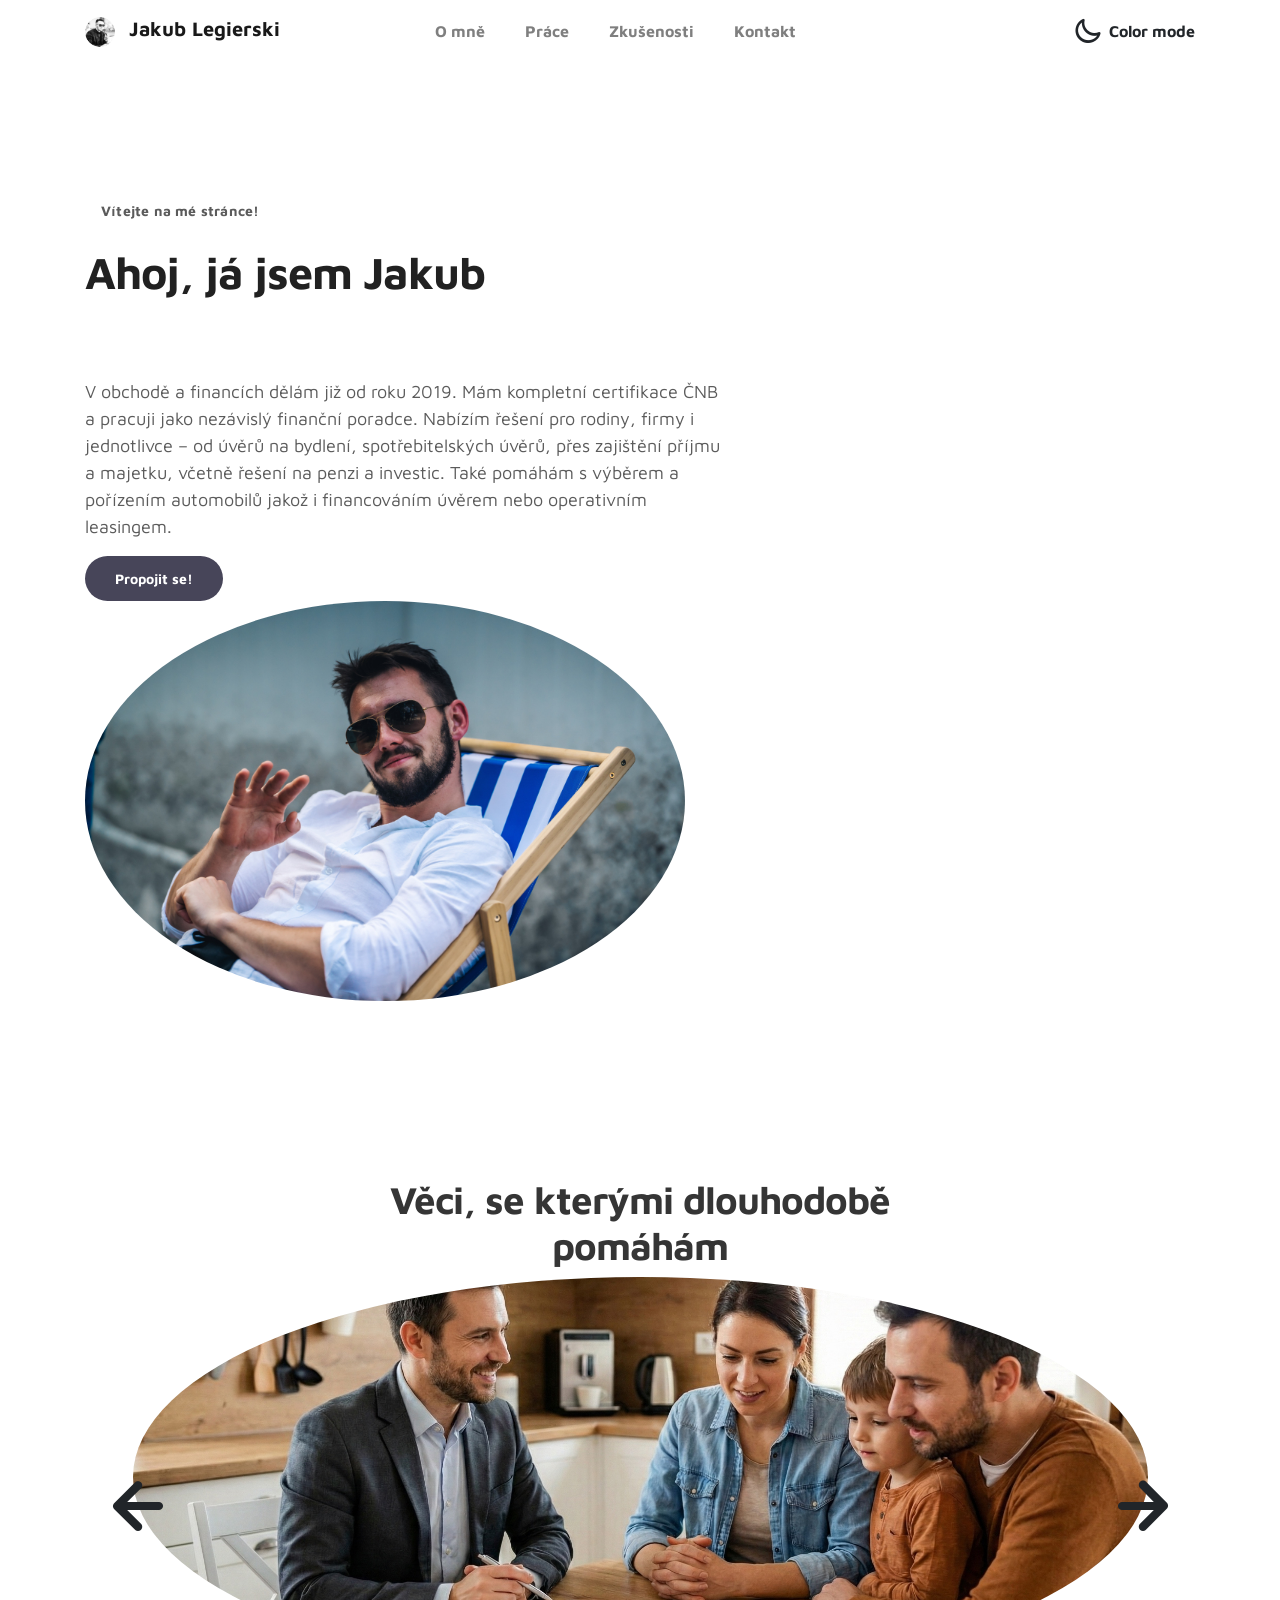
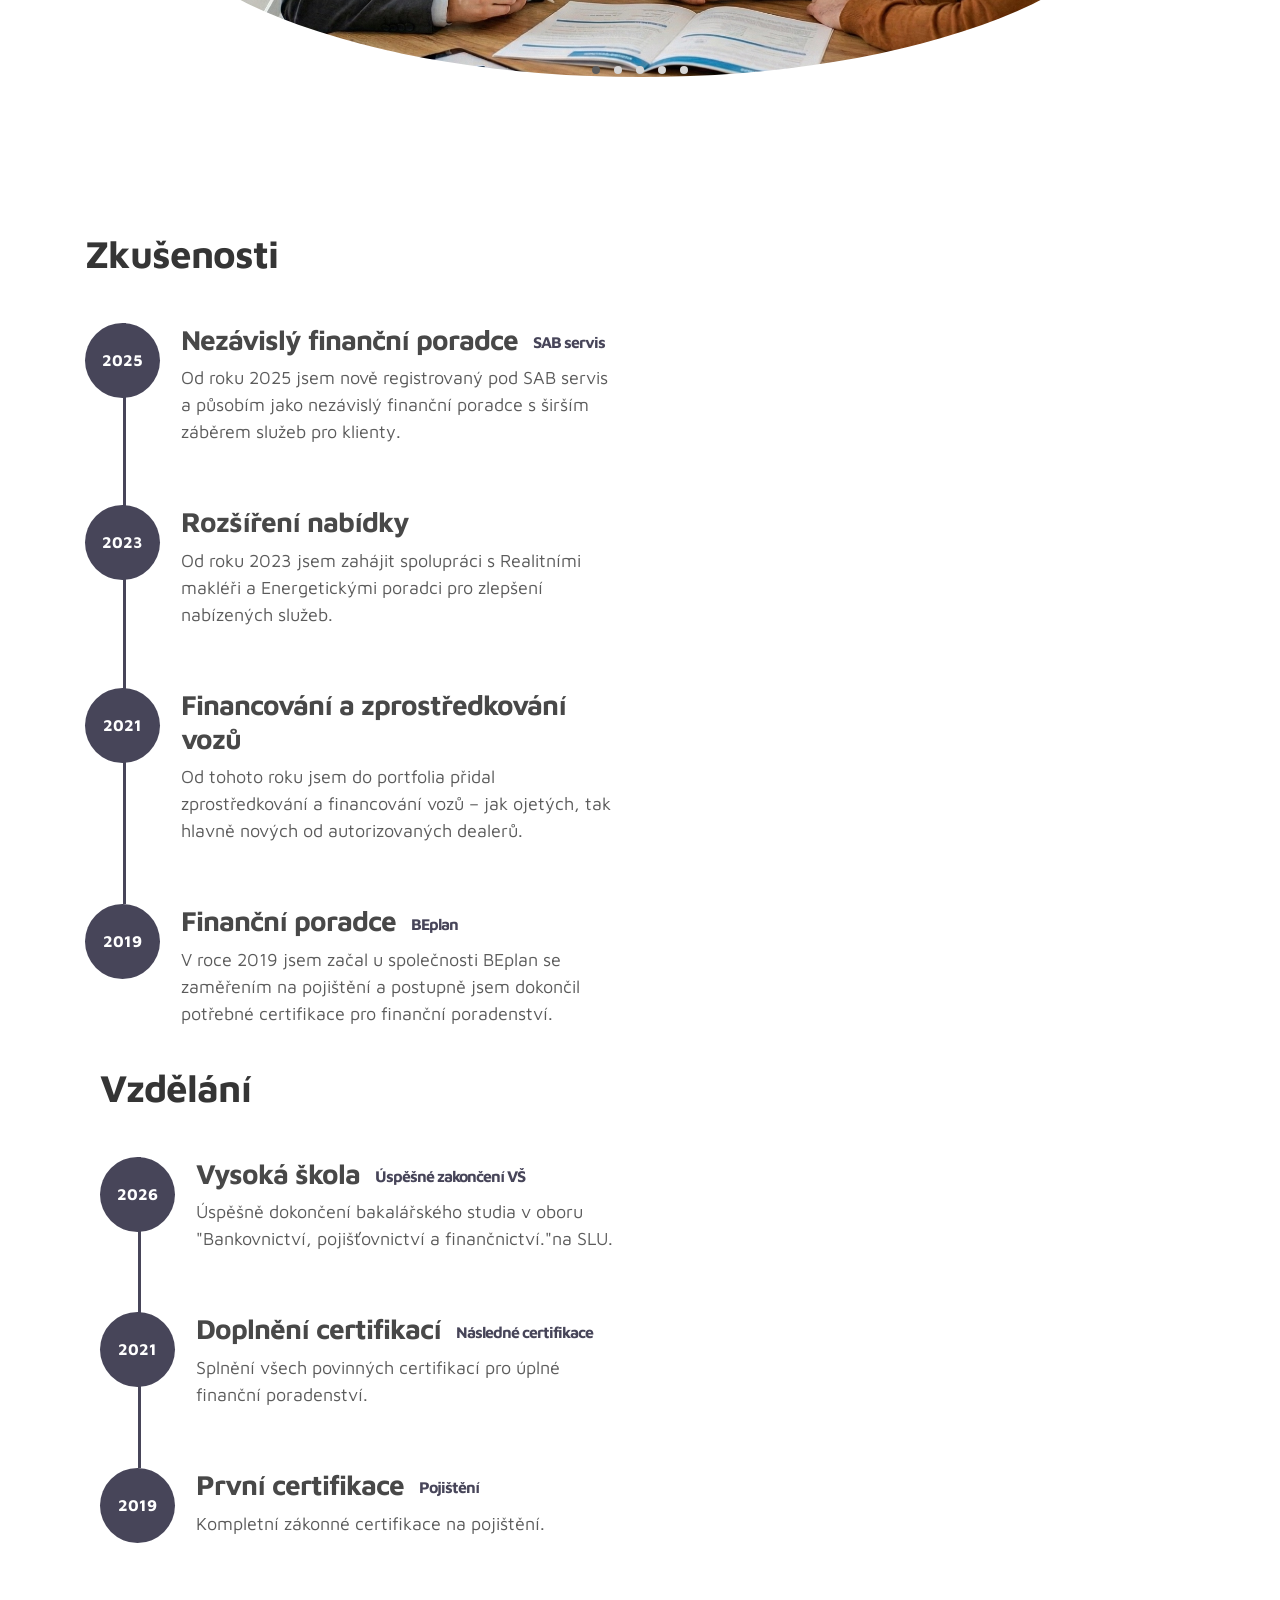
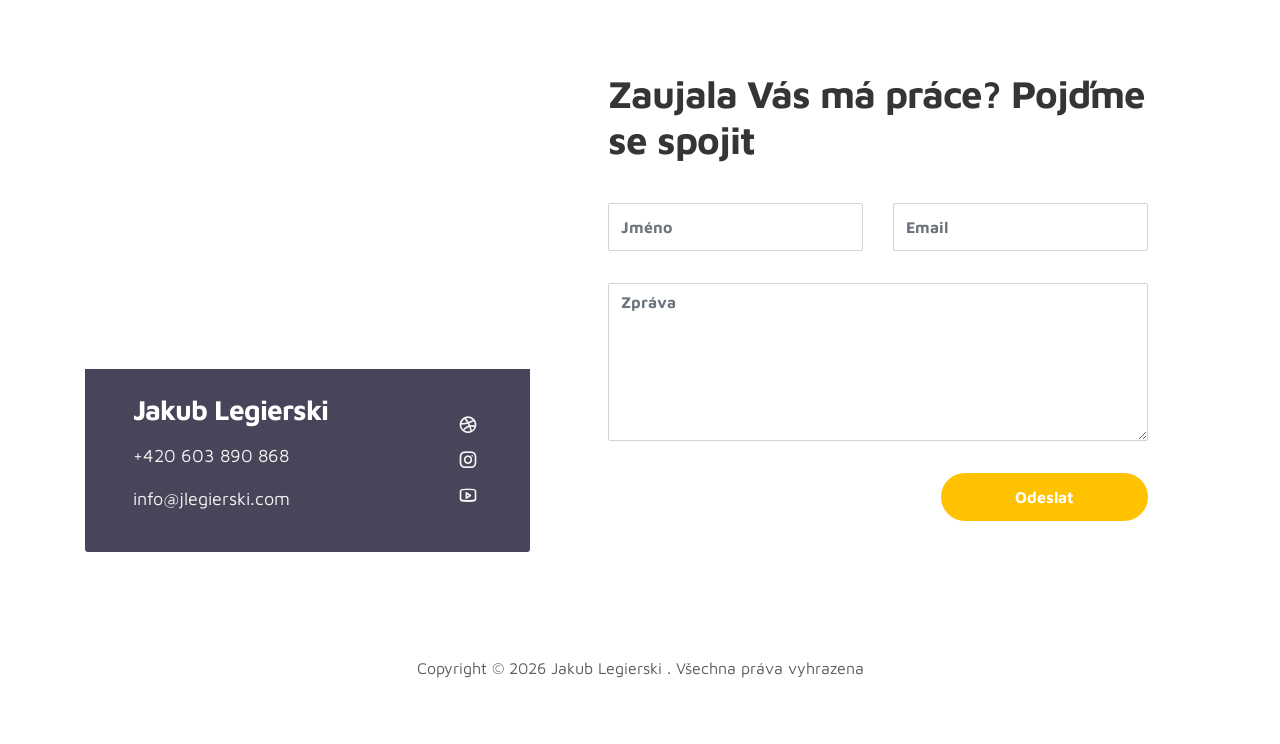
==== commit ed37961b: "Fix HTML encoding issues in index.html oprava" ====
--- a/index.html
+++ b/index.html
@@ -30,7 +30,7 @@
     <nav class="navbar navbar-expand-sm navbar-light">
         <div class="container">
             <a class="navbar-brand" href="index.html">
-  		<img src="images/jakub-foto-malé.png" alt="Jakub Legierski" style="width:30px; height:30px; border-radius:50%; margin-right:8px;">
+  		<img src="images/jakub-foto-m.png" alt="Jakub Legierski" style="width:30px; height:30px; border-radius:50%; margin-right:8px;">
   Jakub Legierski
 </a>
 
@@ -80,7 +80,7 @@
                         <h1 class="animated animated-text">
                             <span class="mr-2">Ahoj, já jsem Jakub</span>
                                 <div class="animated-info">
-                                    <span class="animated-item">Finančí specialista</span>
+                                    <span class="animated-item">Finanční specialista</span>
                                     <span class="animated-item">Investiční poradce</span>
                                     <span class="animated-item">Automobilový nadšenec</span>
                                 </div>
@@ -326,3 +326,5 @@
 
 </html>
 
+
+
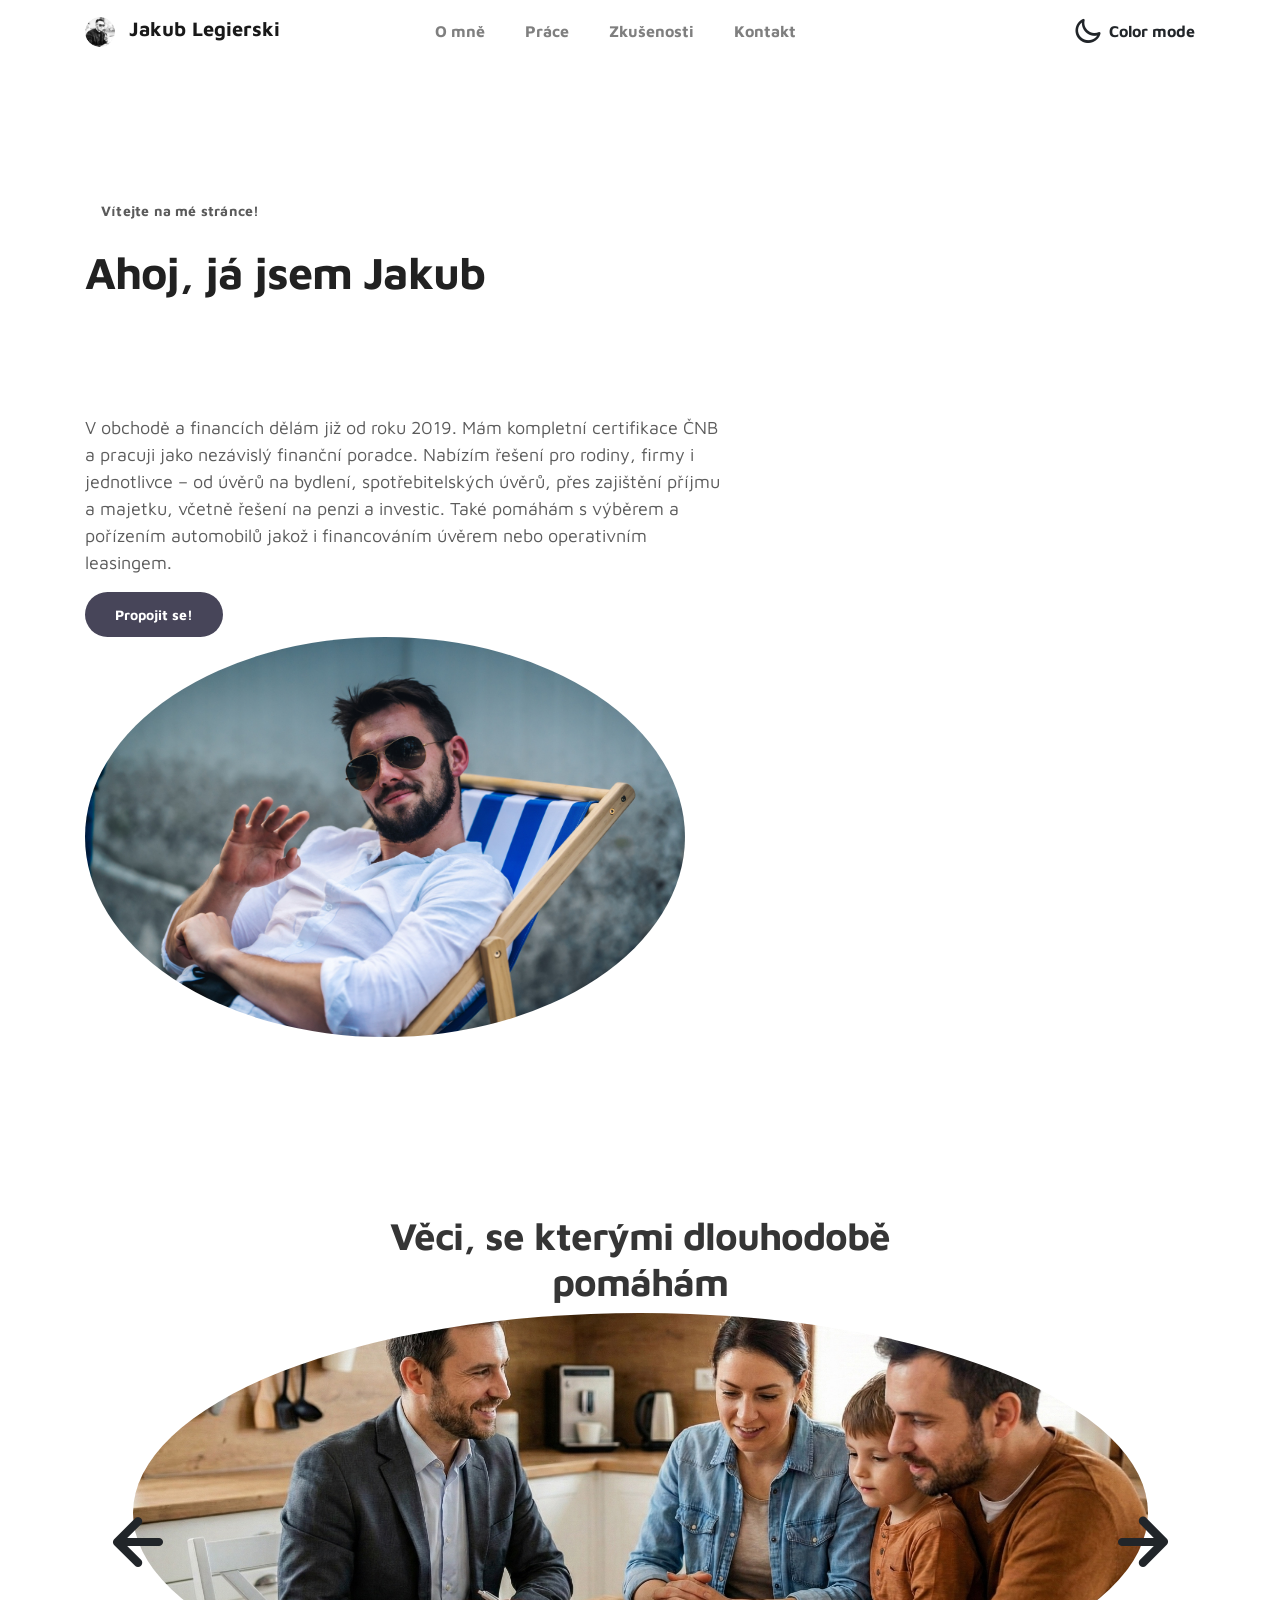
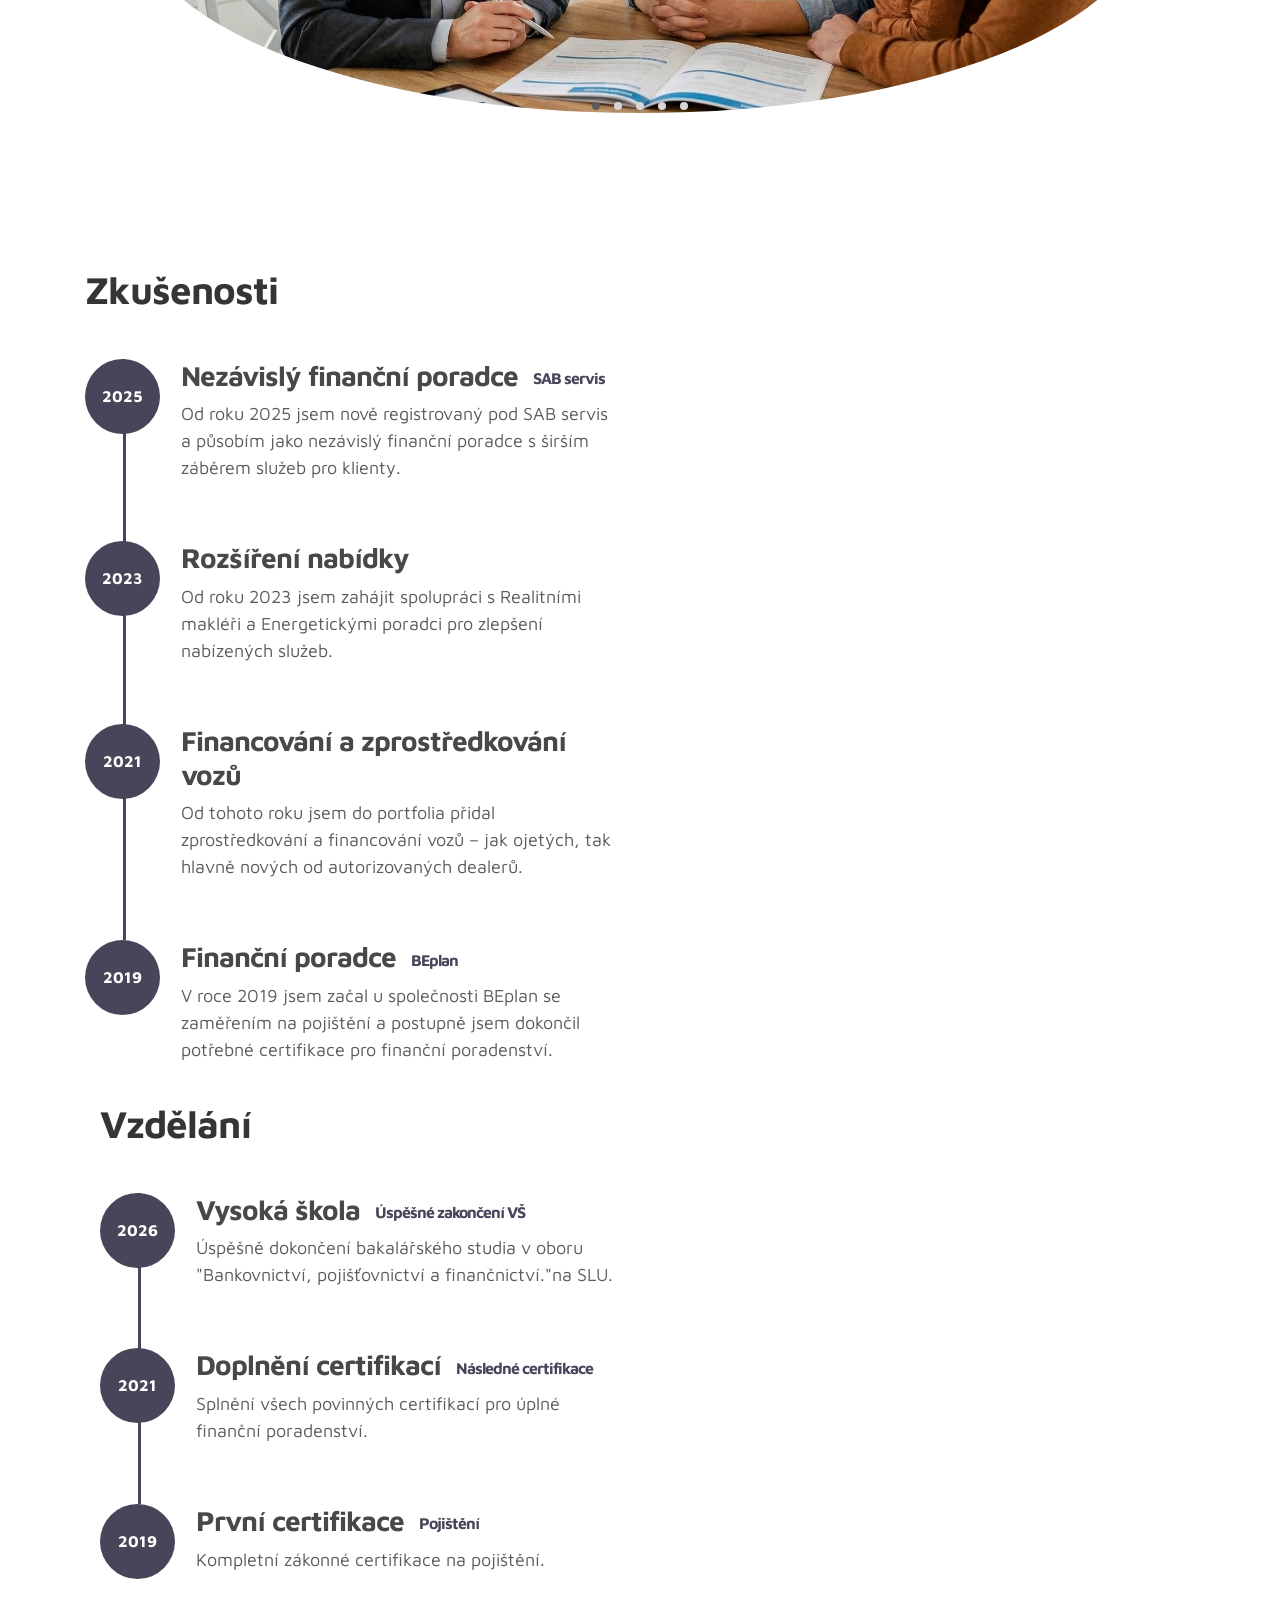
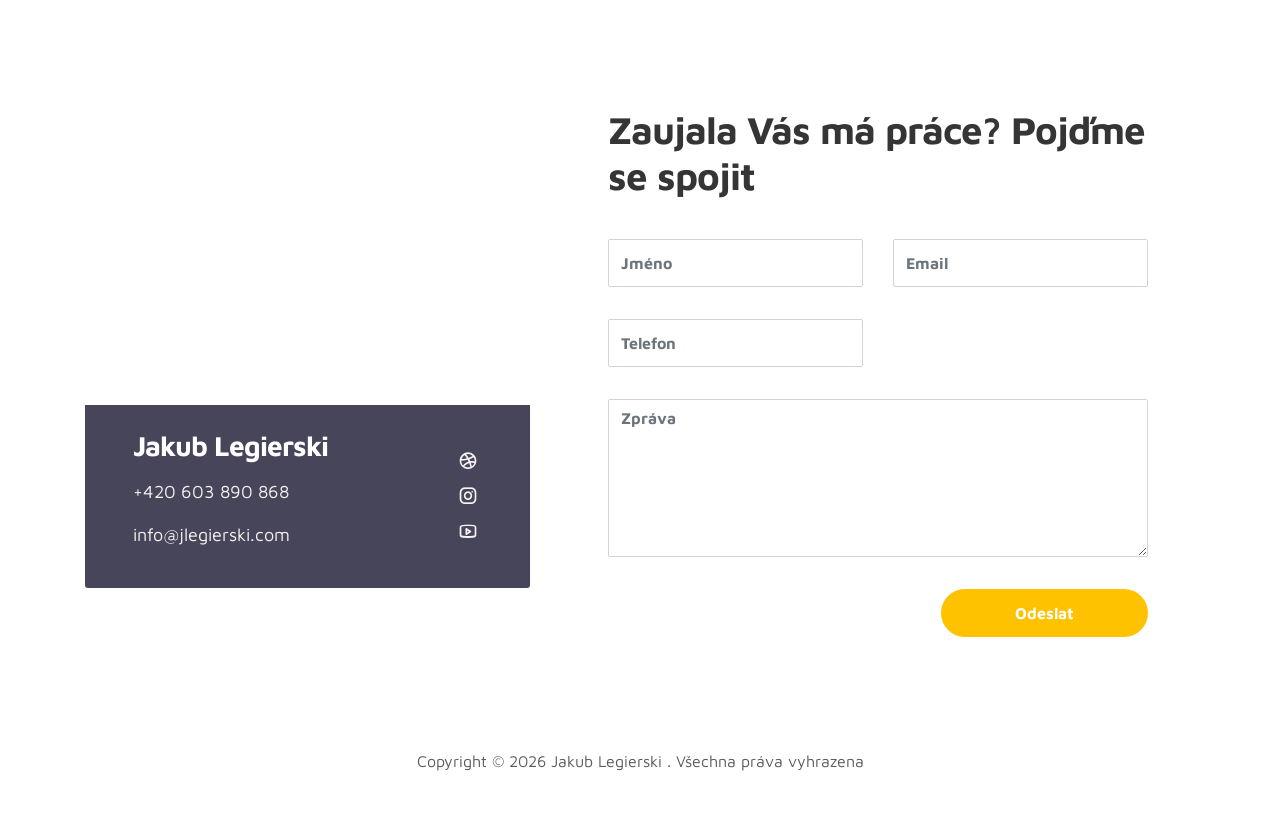
==== commit 6169e884: "Refactor index.html structure and content" ====
--- a/index.html
+++ b/index.html
@@ -283,6 +283,10 @@
                     <input type="email" class="form-control" name="email" placeholder="Email" id="email">
                   </div>
 
+					<div class="col-lg-6 col-12">
+  					 <input type="tel" class="form-control" name="phone" placeholder="Telefon" id="phone" required>
+					</div>
+
                   <div class="col-12">
                     <textarea name="message" rows="6" class="form-control" id="message" placeholder="Zpráva"></textarea>
                   </div>
@@ -328,3 +332,4 @@
 
 
 
+
--- a/css/tooplate-style.css
+++ b/css/tooplate-style.css
@@ -62,7 +62,7 @@
 h1 {
   color: #212121;
   font-size: 2.8em;
-  margin: 24px 0;
+  margin: 24px 0 60px 0;
 }
 
 h2 {
@@ -111,12 +111,24 @@
   display: inline-block;
   vertical-align: top;
   margin-top: 5px;
-  min-width: 260px;
+  min-width: 400px;
   position: relative;
 }
 
 .animated-item {
   color: #ffc200;
+  font-size: 38px;
+  line-height: inherit;
+  display: block;
+  opacity: 0;
+  overflow: visible !important;
+  position: absolute !important;
+  width: 100%;
+  top: 0;
+  right: 0;
+  left: 0;
+  white-space: nowrap;
+  animation: BottomTotop 6s linear infinite 0s;
 }
 
 .animated-item {
@@ -518,10 +530,11 @@
 }
 @media (max-width: 580px) {
 	.animated-info {
-		min-width: 200px;
+		min-width: 280px;
+		min-height: 50px;
 	}
   .animated-item {
-    font-size: 30px;
+    font-size: 24px;
   }
 
   .custom-btn-group {
@@ -568,3 +581,8 @@
     vertical-align: top;
   }
 }
+
+
+
+
+
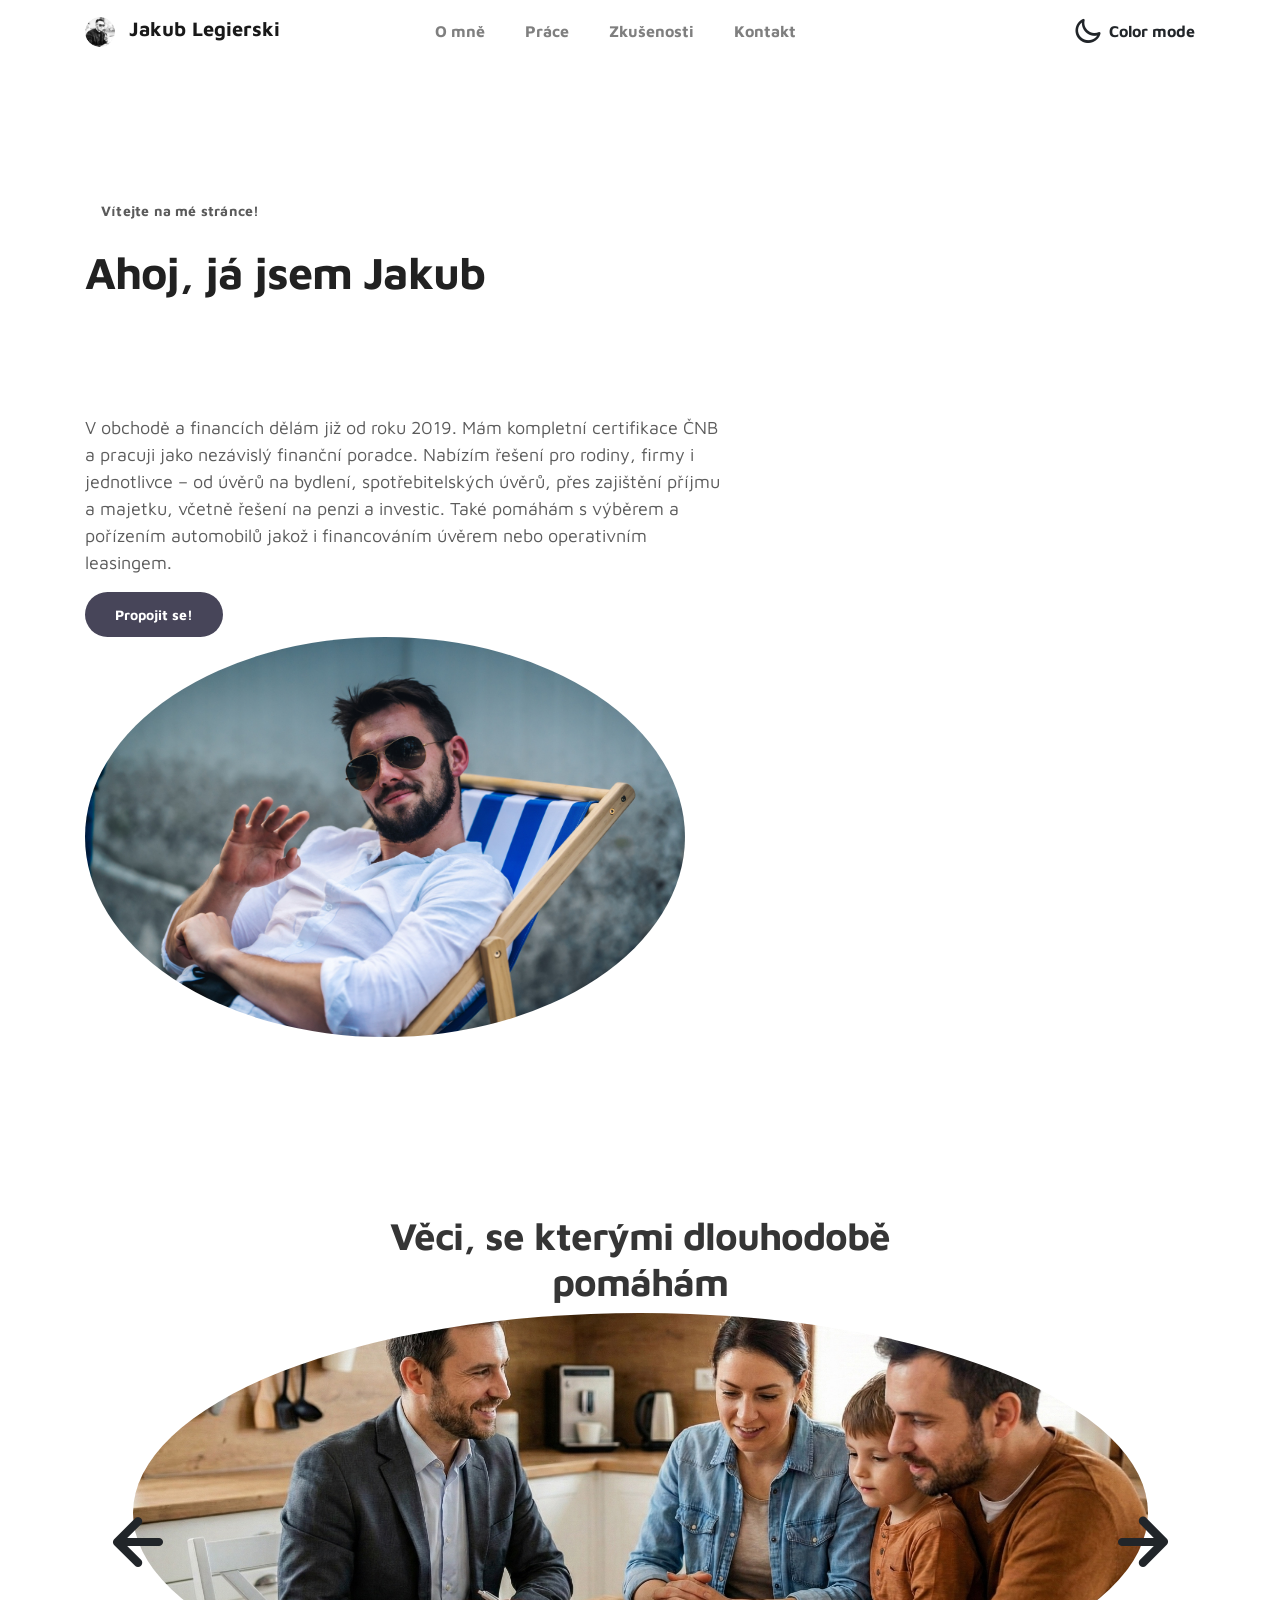
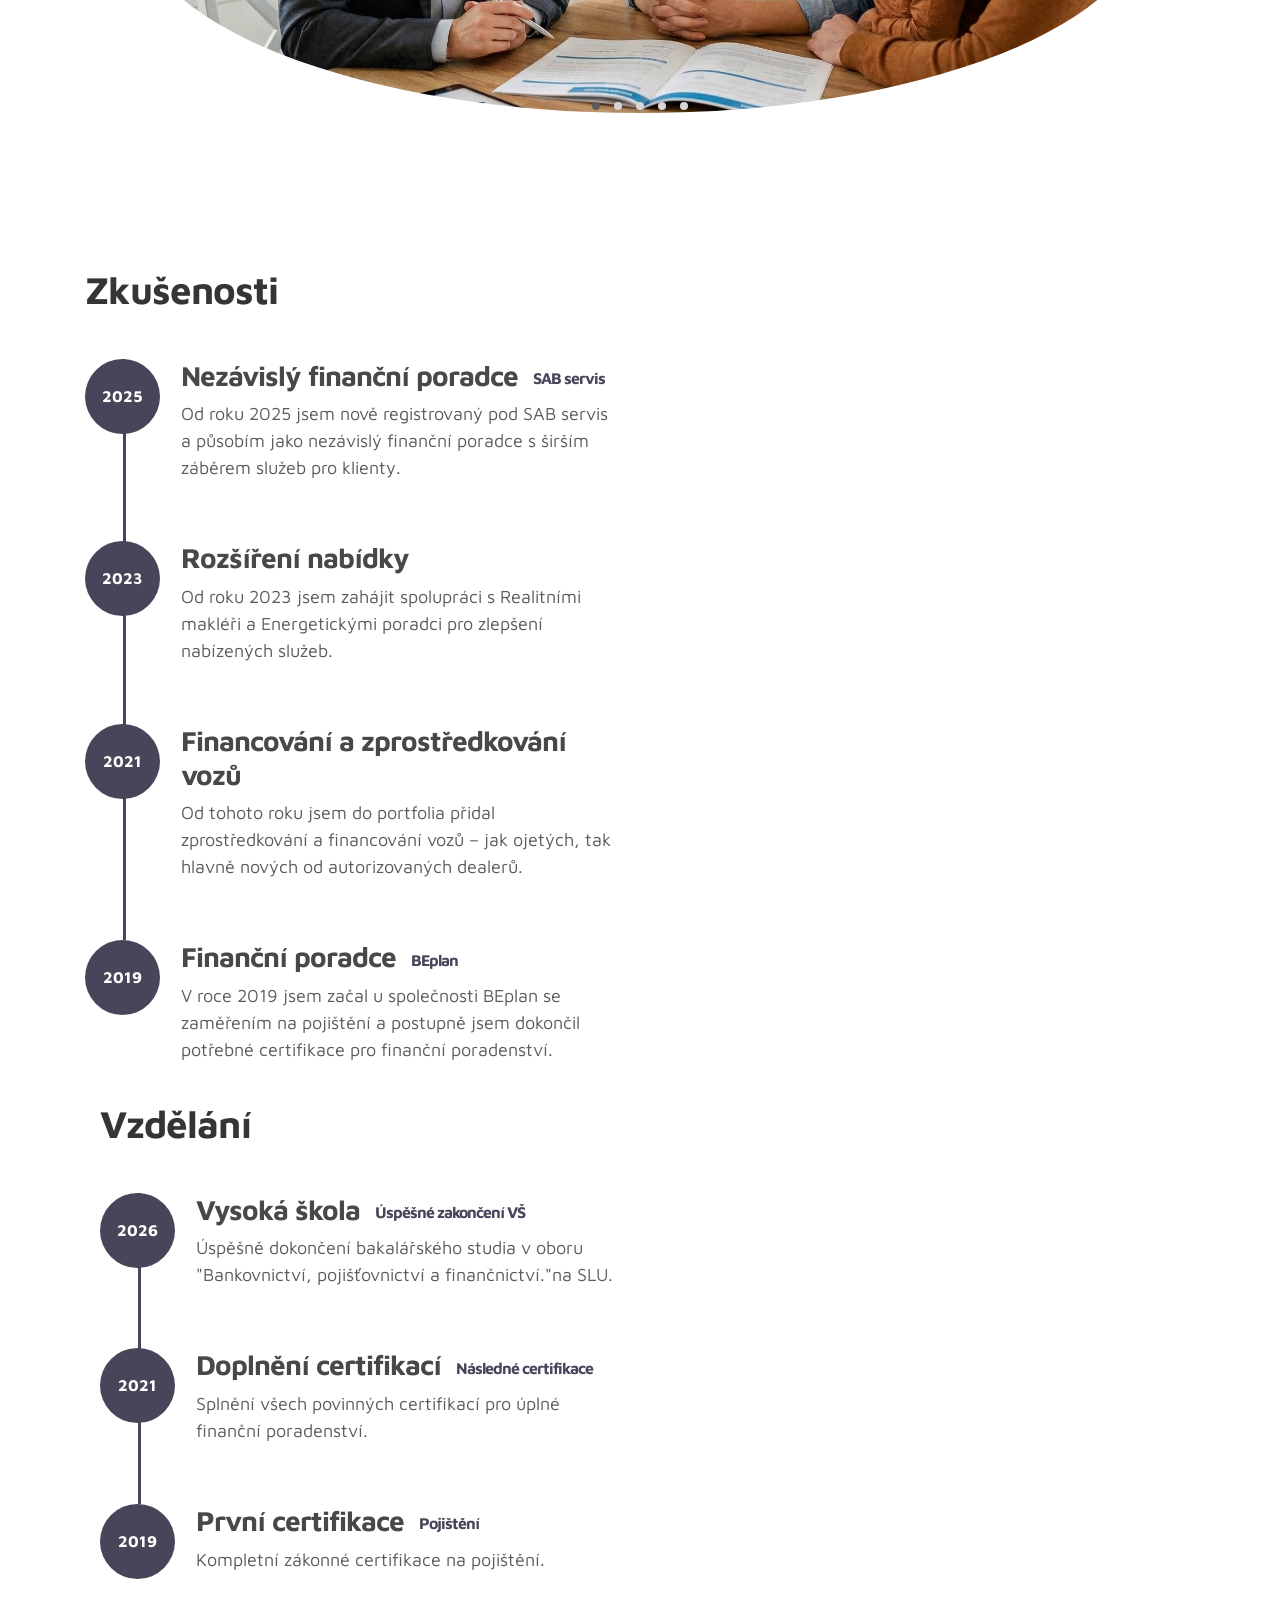
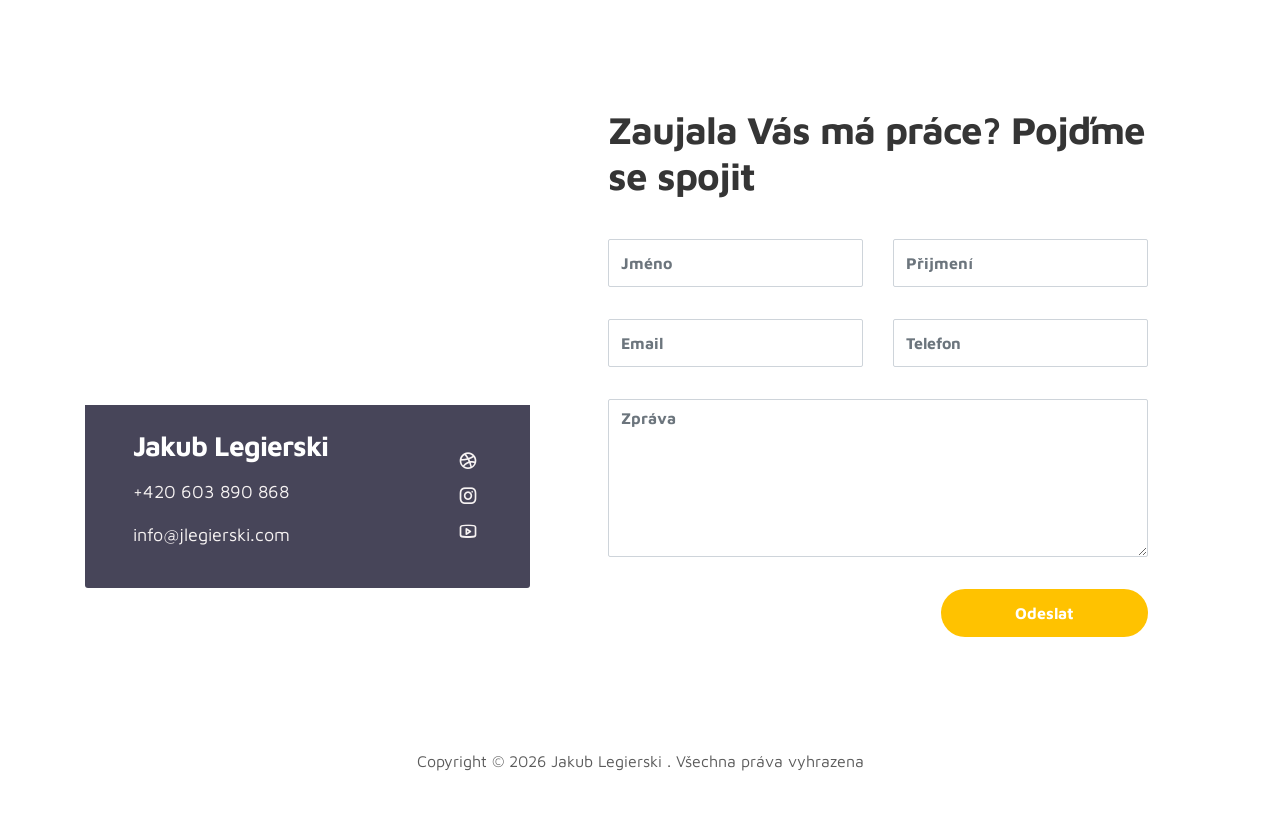
==== commit 01841ea1: "Fix HTML encoding issues in index.html" ====
--- a/index.html
+++ b/index.html
@@ -278,6 +278,10 @@
                   <div class="col-lg-6 col-12">
                     <input type="text" class="form-control" name="name" placeholder="Jméno" id="name">
                   </div>
+					
+					 <div class="col-lg-6 col-12">
+                    <input type="text" class="form-control" name="name" placeholder="Přijmení" id="name" required>
+                  </div>
 
                   <div class="col-lg-6 col-12">
                     <input type="email" class="form-control" name="email" placeholder="Email" id="email">
@@ -333,3 +337,4 @@
 
 
 
+
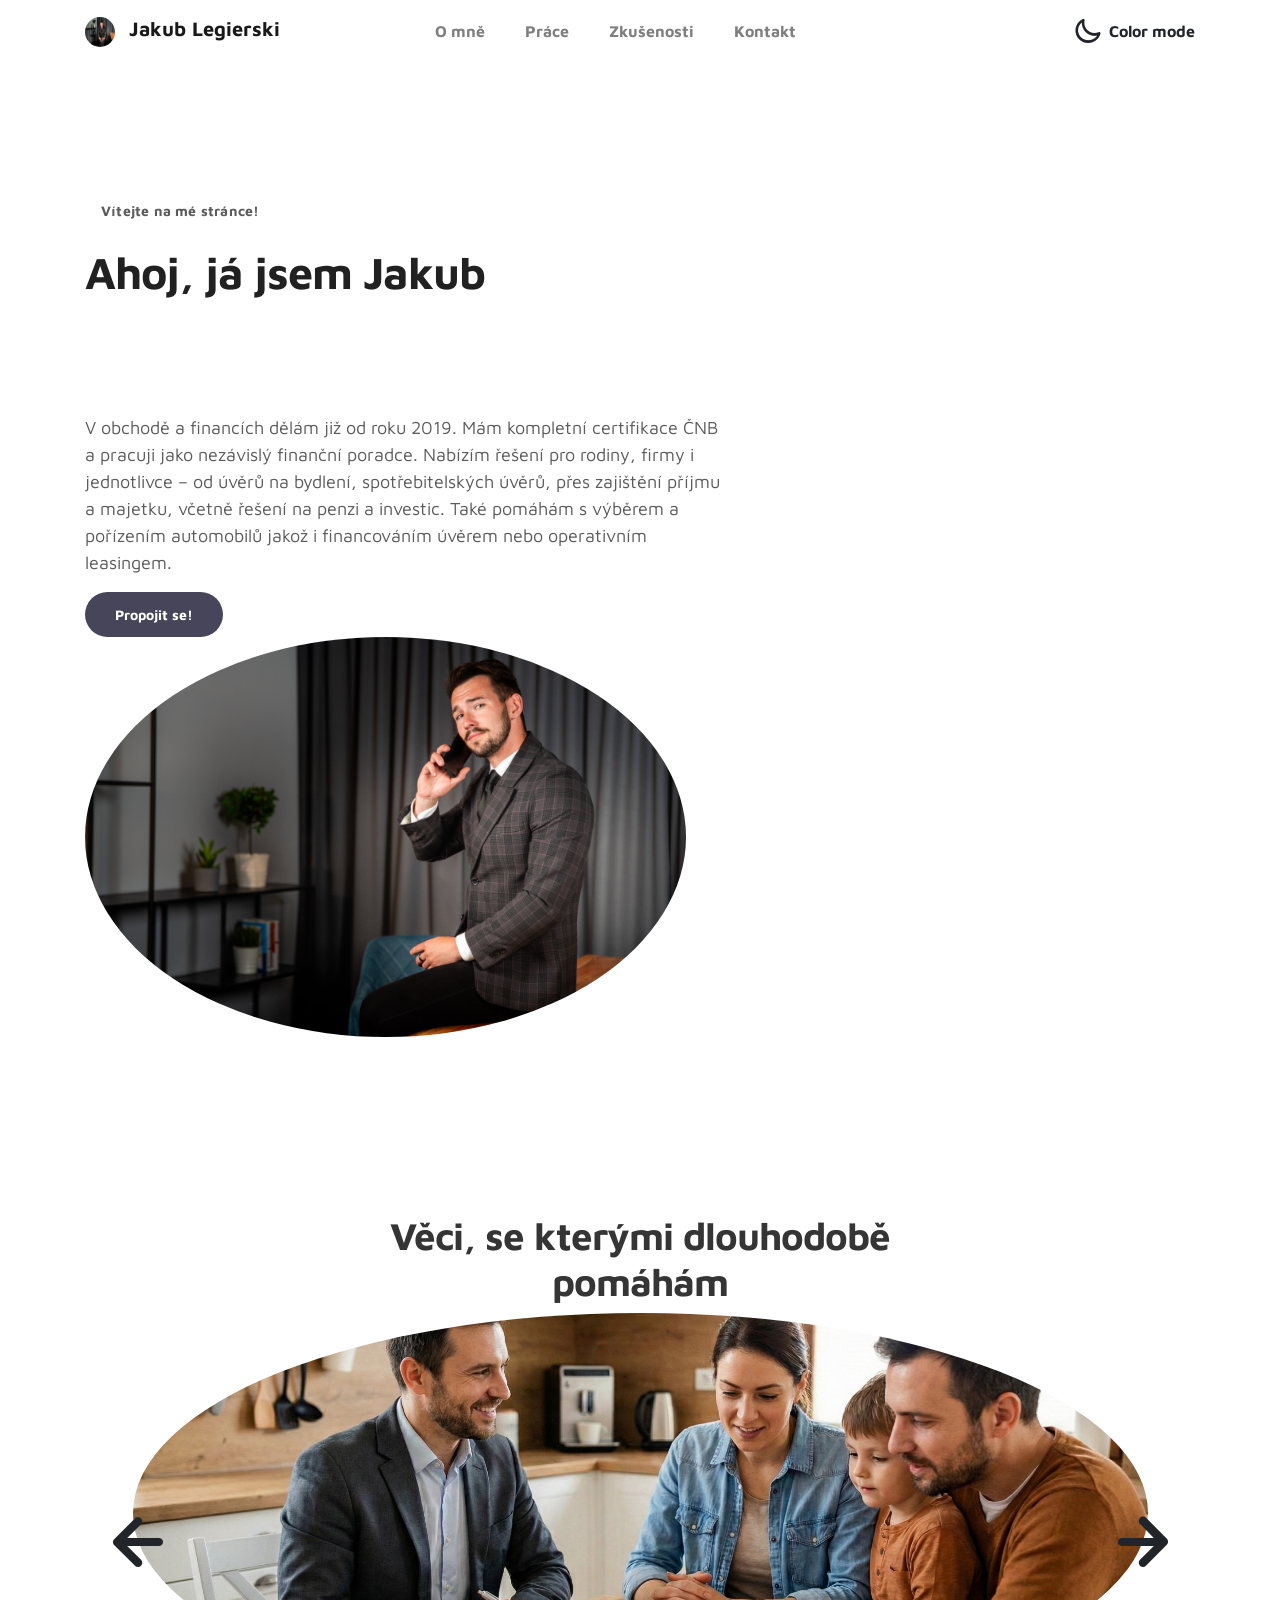
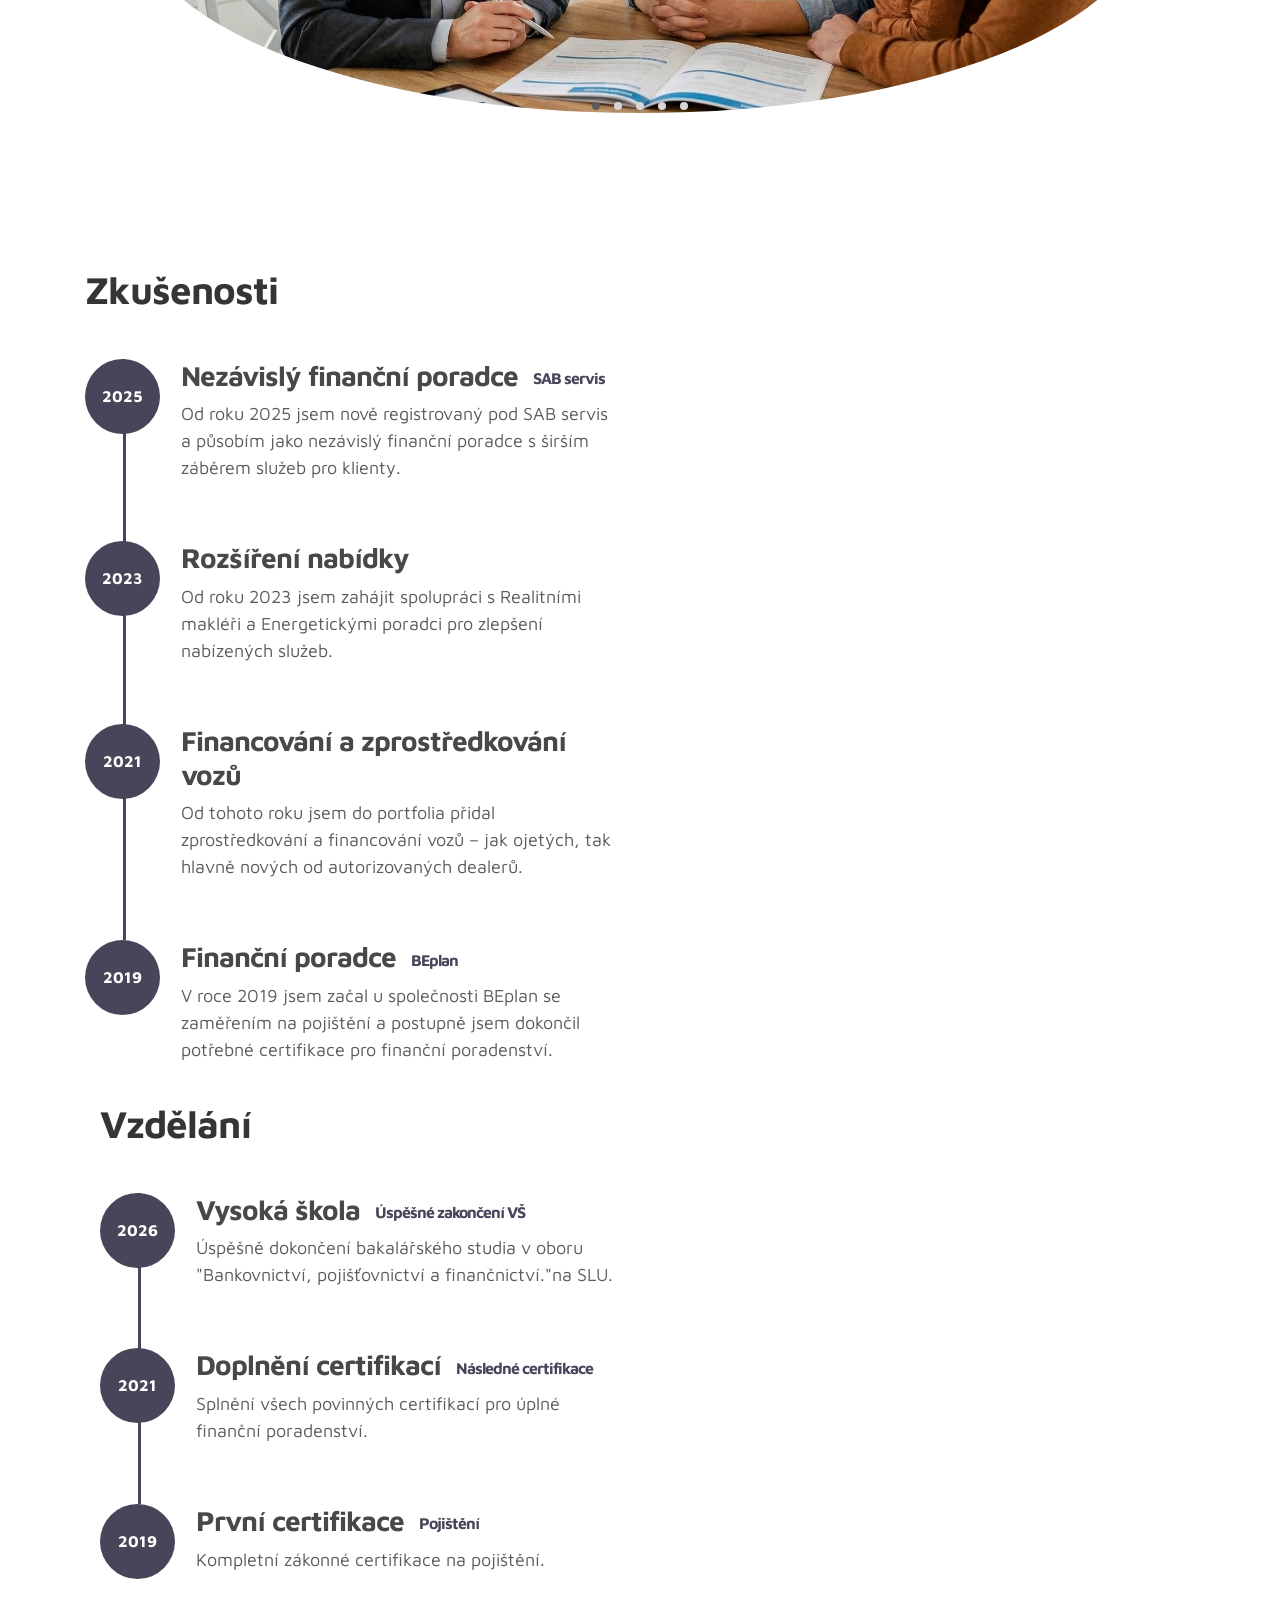
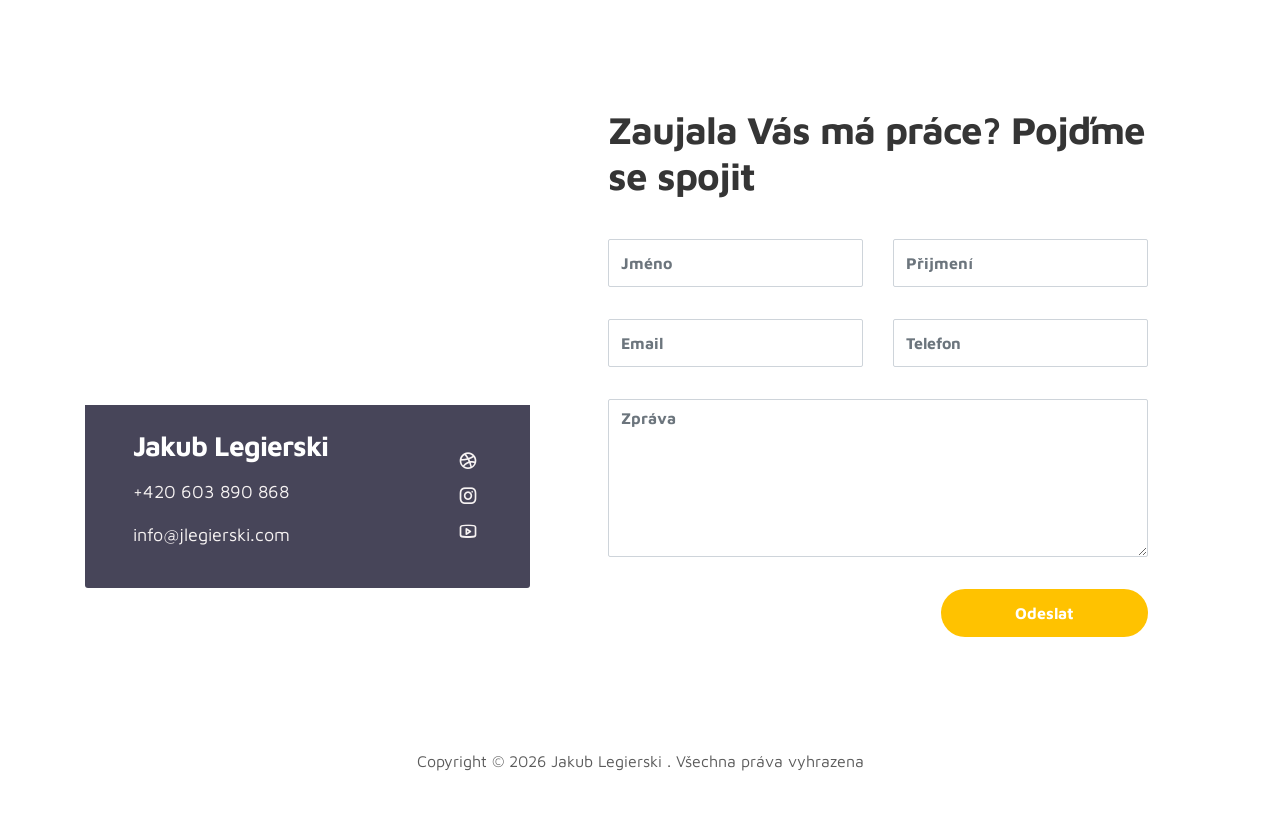
==== commit 822b6908: "Update index.html" ====
--- a/index.html
+++ b/index.html
@@ -30,7 +30,7 @@
     <nav class="navbar navbar-expand-sm navbar-light">
         <div class="container">
             <a class="navbar-brand" href="index.html">
-  		<img src="images/jakub-foto-m.png" alt="Jakub Legierski" style="width:30px; height:30px; border-radius:50%; margin-right:8px;">
+  		<img src="images/Ja.png" alt="Jakub Legierski" style="width:30px; height:30px; border-radius:50%; margin-right:8px;">
   Jakub Legierski
 </a>
 
@@ -95,7 +95,7 @@
                 </div>
 
                 <div class="about-image">
-  			<img src="images/jakup-foto.png" class="img-fluid rounded-circle" alt="Jakub Legierski" style="max-height:400px; object-fit:cover;">
+  			<img src="images/ja2.png" class="img-fluid rounded-circle" alt="Jakub Legierski" style="max-height:400px; object-fit:cover;">
 			</div>
                 </div>
 
